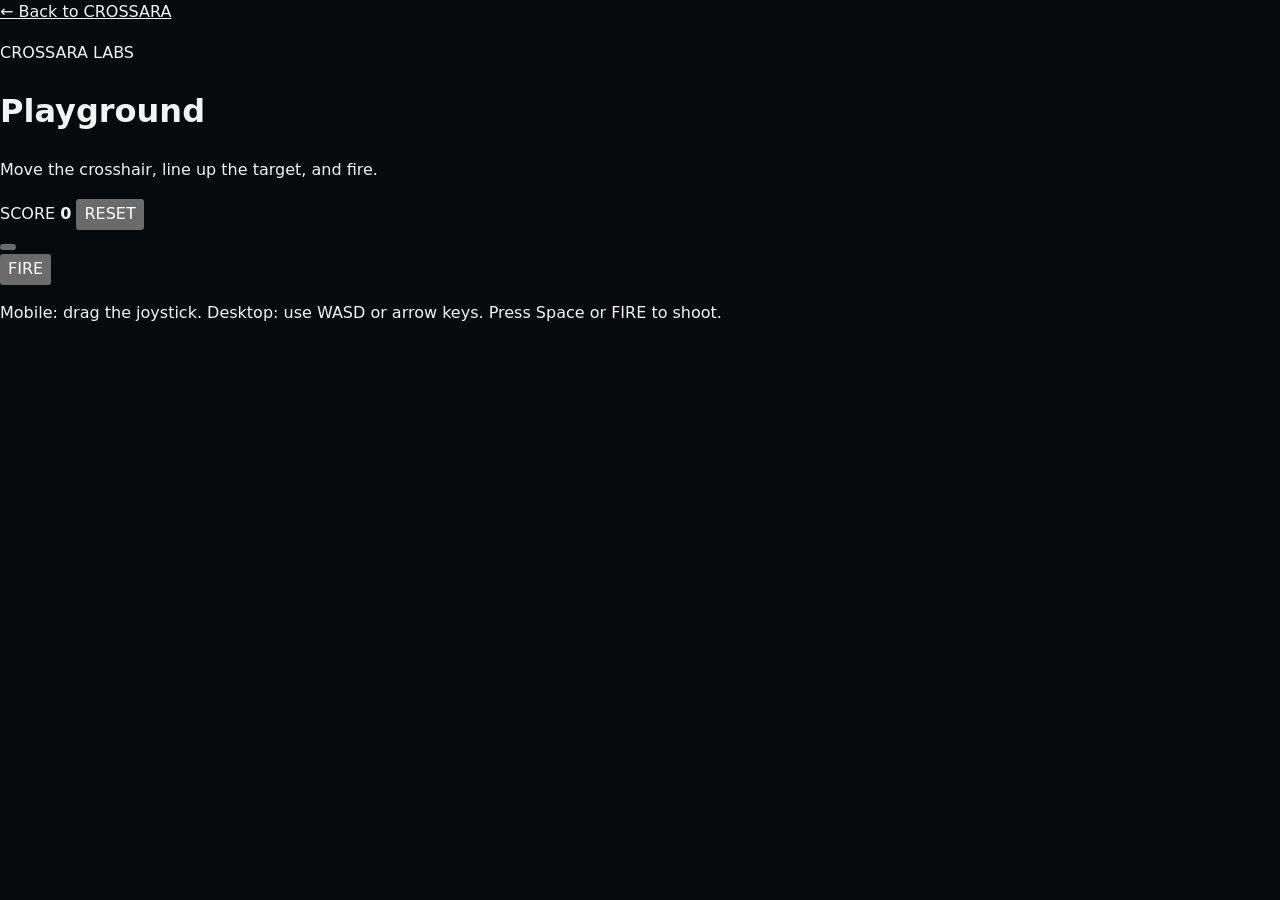
==== playground.html @ 9e9846e6 "Add CROSSARA Labs Playground page" ====
<!doctype html>
<html lang="en">
<head>
  <meta charset="utf-8">
  <meta name="viewport" content="width=device-width,initial-scale=1">
  <title>CROSSARA Labs Playground</title>
  <link rel="stylesheet" href="assets/site.css">
  <link rel="stylesheet" href="assets/playground.css">
</head>
<body class="playground-page">
  <main class="playground-shell">
    <a class="playground-back" href="index.html" aria-label="Back to CROSSARA">← Back to CROSSARA</a>
    <header class="playground-header">
      <p class="playground-eyebrow">CROSSARA LABS</p>
      <h1>Playground</h1>
      <p>Move the crosshair, line up the target, and fire.</p>
    </header>

    <section class="playground-stage" aria-label="Interactive crosshair playground">
      <div class="playground-hud">
        <span>SCORE <strong id="playgroundScore">0</strong></span>
        <button id="playgroundReset" type="button">RESET</button>
      </div>

      <div class="playground-arena" id="playgroundArena">
        <button class="playground-target" id="playgroundTarget" type="button" aria-label="Target"></button>
        <div class="playground-crosshair" id="playgroundCrosshair" aria-hidden="true">
          <span class="crosshair-ring"></span>
          <span class="crosshair-line crosshair-line-x"></span>
          <span class="crosshair-line crosshair-line-y"></span>
          <span class="crosshair-dot"></span>
        </div>
      </div>

      <div class="playground-controls">
        <div class="playground-stick" id="playgroundStick" aria-label="Virtual joystick">
          <div class="playground-stick-knob" id="playgroundStickKnob"></div>
        </div>
        <button class="playground-fire" id="playgroundFire" type="button">FIRE</button>
      </div>

      <p class="playground-hint">Mobile: drag the joystick. Desktop: use WASD or arrow keys. Press Space or FIRE to shoot.</p>
    </section>
  </main>

  <script src="assets/playground.js"></script>
</body>
</html>
---- assets/site.css ----
:root{color-scheme:dark;--bg:#070a0a;--panel:#0d1212;--panel2:#111818;--mint:#00e6b8;--text:#f0f5f4;--muted:#98a6a3;--line:rgba(214,255,247,.13);--max:1120px}*{box-sizing:border-box}html{scroll-behavior:smooth}body{margin:0;background:var(--bg);color:var(--text);font-family:ui-sans-serif,system-ui,-apple-system,"Segoe UI",sans-serif;line-height:1.55}body:before{content:"";position:fixed;inset:0;pointer-events:none;opacity:.2;background-image:linear-gradient(rgba(255,255,255,.016) 1px,transparent 1px),linear-gradient(90deg,rgba(255,255,255,.016) 1px,transparent 1px);background-size:56px 56px}a{color:inherit}.skip-link{position:absolute;left:-999px;top:10px;background:var(--mint);color:#03110d;padding:9px 12px;z-index:30}.skip-link:focus{left:10px}.site-header{height:66px;max-width:var(--max);margin:auto;padding:0 22px;display:grid;grid-template-columns:1fr auto 1fr;align-items:center;border-bottom:1px solid var(--line);position:relative;z-index:10}.brand{display:flex;width:max-content}.brand img{width:166px}.site-header nav{display:flex;gap:26px}.site-header nav a,.site-footer a{text-decoration:none;color:var(--muted);font-size:12px}.site-header nav a:hover,.site-footer a:hover{color:var(--mint)}.header-cta{justify-self:end;text-decoration:none;border:1px solid var(--line);padding:8px 12px;font-size:10px;text-transform:uppercase;letter-spacing:.12em;color:var(--mint)}main{overflow:hidden}.hero{max-width:var(--max);margin:auto;padding:54px 22px 64px;display:grid;grid-template-columns:.85fr 1.15fr;gap:52px;align-items:center}.hero-copy{max-width:500px}.eyebrow{margin:0 0 11px;color:var(--mint);font-size:10px;font-weight:800;letter-spacing:.18em;text-transform:uppercase}.hero h1,.section h2,.release h2,.legal-hero h1{margin:0;font-family:"Arial Narrow",Impact,ui-sans-serif,sans-serif;text-transform:uppercase;line-height:.98;letter-spacing:.01em}.hero h1{font-size:clamp(44px,5vw,68px)}.hero-copy>p:not(.eyebrow),.section-copy>p:not(.eyebrow),.compact-head>p,.proof-copy>p:not(.eyebrow),.release>p{color:var(--muted);font-size:17px}.button{display:inline-flex;min-height:46px;align-items:center;justify-content:center;background:var(--mint);color:#04110e;text-decoration:none;padding:0 19px;font-size:11px;font-weight:850;text-transform:uppercase;letter-spacing:.09em}.hero-product{position:relative;min-height:450px;display:grid;place-items:center}.target-grid{position:absolute;inset:2%;border:1px solid var(--line);background:linear-gradient(90deg,transparent 49.8%,rgba(0,230,184,.16) 50%,transparent 50.2%),linear-gradient(transparent 49.8%,rgba(0,230,184,.16) 50%,transparent 50.2%)}.target-grid:before,.target-grid:after{content:"";position:absolute;border:1px solid rgba(0,230,184,.12);border-radius:50%;inset:13%}.target-grid:after{inset:31%}.hero-product img{width:min(68%,370px);z-index:1;filter:drop-shadow(0 0 20px rgba(70,242,255,.15))}.hero-product span{position:absolute;left:7%;bottom:6%;font:10px ui-monospace,monospace;letter-spacing:.15em;color:var(--mint)}.section{max-width:var(--max);margin:0 auto 96px;padding:66px;border:1px solid var(--line);background:var(--panel)}.section h2,.release h2{font-size:clamp(34px,4.5vw,56px)}.demo{display:grid;grid-template-columns:.85fr 1.15fr;gap:70px;align-items:center}.demo-tabs,.catalog-tabs,.mode-list{display:flex;gap:6px;flex-wrap:wrap;margin-top:24px}button{font:inherit}.demo-tabs button,.catalog-tabs button,.mode-list button{min-height:42px;border:1px solid var(--line);background:transparent;color:var(--muted);padding:0 14px;font-size:11px;cursor:pointer}.demo-tabs button.active,.catalog-tabs button.active,.mode-list button.active{border-color:var(--mint);color:var(--mint);background:rgba(0,230,184,.05)}.demo-readout{display:flex;justify-content:space-between;border-top:1px solid var(--line);padding-top:14px;margin-top:18px;color:var(--muted);font-size:12px}.demo-readout strong{color:var(--text)}.demo-stage{height:390px;position:relative;display:grid;place-items:center;background:#080b0b;border:1px solid var(--line);overflow:hidden}.demo-axis{position:absolute;inset:0;background:linear-gradient(90deg,transparent 49.8%,rgba(0,230,184,.13) 50%,transparent 50.2%),linear-gradient(transparent 49.8%,rgba(0,230,184,.13) 50%,transparent 50.2%)}.demo-stage img{width:180px;z-index:1;transition:transform .6s ease,opacity .5s ease}.demo-stage img.demo-scale{transform:scale(1.42)}.demo-stage img.demo-alpha{opacity:.28}.demo-stage img.demo-rotation{transform:rotate(135deg)}.demo-stage img.demo-position{transform:translate(70px,-52px)}.compact-head{display:grid;grid-template-columns:1fr .7fr;gap:50px;align-items:end}.catalog-tabs{margin:28px 0 18px}.gallery-shell{display:grid;grid-template-columns:42px 1fr 42px;gap:10px;align-items:center}.gallery{display:flex;gap:12px;overflow-x:auto;scroll-snap-type:x mandatory;scrollbar-width:none;padding:4px}.gallery::-webkit-scrollbar{display:none}.crosshair-card{flex:0 0 180px;height:220px;scroll-snap-align:start;display:grid;grid-template-rows:1fr auto;place-items:center;background:#090d0d;border:1px solid var(--line);padding:18px;transition:border-color .2s}.crosshair-card:hover,.crosshair-card:focus-within{border-color:rgba(0,230,184,.55)}.crosshair-card img{width:135px;height:135px;object-fit:contain}.crosshair-card span{font-size:11px;letter-spacing:.08em;color:var(--muted)}.gallery-arrow{width:42px;height:42px;border:1px solid var(--line);background:transparent;color:var(--text);cursor:pointer}.gallery-arrow:hover{border-color:var(--mint);color:var(--mint)}.proof{display:grid;grid-template-columns:.75fr 1.25fr;gap:58px;align-items:center}.proof-copy ul,.trust ul{list-style:none;padding:0;margin:24px 0 0;display:grid;grid-template-columns:repeat(2,1fr);gap:8px}.proof-copy li,.trust li{padding:9px 0;border-bottom:1px solid var(--line);font-size:12px;color:var(--muted)}.proof-crops{display:grid;grid-template-columns:repeat(3,1fr);gap:10px}.proof-crops figure{margin:0;background:#090d0d;border:1px solid var(--line);padding:12px;text-align:center}.proof-crops img{width:100%;aspect-ratio:1;object-fit:cover}.proof-crops figcaption{font-size:10px;letter-spacing:.12em;text-transform:uppercase;color:var(--muted);margin-top:5px}.rgb,.custom{display:grid;grid-template-columns:1fr 1fr;gap:70px;align-items:center}.rgb-preview{background:#080b0b;border:1px solid var(--line);padding:28px}.rgb-orbit{--speed:3s;height:270px;display:grid;place-items:center}.rgb-orbit img{width:170px;filter:drop-shadow(0 0 10px var(--mint))}.rgb-orbit[data-mode=pulse] img{animation:pulse var(--speed) ease-in-out infinite}.rgb-orbit[data-mode=orbit] img{animation:orbit var(--speed) linear infinite}.rgb-orbit[data-mode=chase] img{animation:chase var(--speed) linear infinite}.speed{display:flex;gap:15px;align-items:center;color:var(--muted);font-size:12px}.speed input{accent-color:var(--mint);width:180px}.custom-visual{min-height:260px;display:flex;align-items:center;justify-content:center;gap:24px}.png-frame,.overlay-frame{width:180px;height:180px;border:1px solid var(--line);display:grid;place-items:center;position:relative;background:#080b0b}.png-frame>span{position:absolute;left:9px;top:7px;color:var(--mint);font:9px ui-monospace,monospace}.png-frame img,.overlay-frame img{width:105px}.overlay-frame{border-radius:50%;box-shadow:inset 0 0 30px rgba(0,230,184,.05)}.transfer{color:var(--mint)}.trust{display:grid;grid-template-columns:.75fr 1.25fr;gap:70px;align-items:start}.trust ul{margin:0}.release{text-align:center;padding:82px 22px;border-top:1px solid var(--line);background:radial-gradient(circle,rgba(0,230,184,.07),transparent 55%)}.release img{width:min(430px,80%)}.release h2{margin-top:18px}.release>p{max-width:580px;margin:14px auto 24px}.site-footer{max-width:var(--max);margin:auto;padding:32px 22px;display:grid;grid-template-columns:1fr auto 1fr;align-items:center;border-top:1px solid var(--line)}.site-footer img{width:140px}.site-footer div{display:flex;gap:20px}.site-footer p{margin:0;text-align:right;font-size:11px;color:var(--muted)}
.legal-shell{max-width:880px;margin:auto;padding:48px 22px 90px}.legal-hero{padding:28px 0 34px;border-bottom:1px solid var(--line)}.legal-hero h1{font-size:clamp(38px,6vw,64px)}.legal-meta{color:var(--muted);font-size:13px}.legal-content{max-width:750px;padding-top:26px}.legal-content h2{font-size:22px;margin:38px 0 8px}.legal-content p,.legal-content li{color:var(--muted)}.legal-content strong{color:var(--text)}.legal-content a{color:var(--mint)}.notice{padding:18px 20px;border-left:3px solid var(--mint);background:var(--panel)}.support-grid{display:grid;grid-template-columns:repeat(2,1fr);gap:14px;margin:28px 0}.support-card{padding:24px;border:1px solid var(--line);background:var(--panel)}.support-card h2{margin:0 0 7px}.support-card p{margin:0 0 15px}.back-link{display:inline-block;color:var(--muted);text-decoration:none;margin-bottom:22px}
@keyframes pulse{50%{transform:scale(.84);opacity:.6}}@keyframes orbit{to{transform:rotate(360deg)}}@keyframes chase{50%{filter:drop-shadow(10px 0 14px #ff3cc7) drop-shadow(-10px 0 14px #3cf2ff)}}
@media(max-width:820px){.site-header{position:sticky;top:0;background:rgba(7,10,10,.94);backdrop-filter:blur(10px)}.site-header nav{display:none}.hero{grid-template-columns:1fr;gap:20px;padding-top:44px}.hero-copy{max-width:620px}.hero-product{min-height:390px}.demo,.proof,.rgb,.custom,.trust{grid-template-columns:1fr;gap:34px}.compact-head{grid-template-columns:1fr;gap:8px}.section{margin:0 16px 66px;padding:42px}.proof-crops{order:-1}.rgb-preview{order:-1}.gallery-shell{grid-template-columns:1fr}.gallery-arrow{display:none}.site-footer{grid-template-columns:1fr;text-align:center;gap:18px}.site-footer img{margin:auto}.site-footer div{justify-content:center}.site-footer p{text-align:center}}
@media(max-width:600px){.site-header{height:58px;padding:0 16px;grid-template-columns:1fr auto}.brand img{width:142px}.header-cta{font-size:9px;padding:7px 9px}.hero{padding:32px 18px 44px}.hero h1{font-size:32px}.hero-copy>p:not(.eyebrow){font-size:15px}.hero-product{min-height:300px}.hero-product img{width:min(66%,230px)}.section{margin:0 12px 44px;padding:26px 20px}.section h2,.release h2{font-size:30px}.section-copy>p:not(.eyebrow),.compact-head>p,.proof-copy>p:not(.eyebrow){font-size:15px}.demo-stage{height:260px}.demo-stage img{width:120px}.demo-stage img.demo-position{transform:translate(42px,-30px)}.demo-tabs{display:grid;grid-template-columns:repeat(4,1fr);gap:4px}.demo-tabs button{padding:0 5px;font-size:10px}.catalog-tabs{display:grid;grid-template-columns:repeat(3,1fr)}.catalog-tabs button{padding:0 6px}.gallery{margin-inline:-20px;padding-inline:20px}.crosshair-card{flex-basis:145px;height:180px;padding:12px}.crosshair-card img{width:108px;height:108px}.proof-crops{grid-template-columns:repeat(3,150px);overflow-x:auto;scroll-snap-type:x mandatory;margin-inline:-20px;padding-inline:20px}.proof-crops figure{scroll-snap-align:start}.proof-copy ul{grid-template-columns:1fr 1fr}.rgb-orbit{height:220px}.rgb-orbit img{width:140px}.rgb-preview{padding:18px}.mode-list{display:grid;grid-template-columns:repeat(4,1fr)}.mode-list button{padding:0 5px}.custom-visual{min-height:190px;gap:10px}.png-frame,.overlay-frame{width:125px;height:125px}.png-frame img,.overlay-frame img{width:75px}.trust{gap:18px}.trust ul{grid-template-columns:1fr}.release{padding:58px 20px}.support-grid{grid-template-columns:1fr}.legal-shell{padding-top:32px}.legal-hero h1{font-size:36px}}
/* Final polish: tactile controls, quieter framing, and tighter rhythm. */
a:focus-visible,button:focus-visible,input:focus-visible{outline:2px solid var(--mint);outline-offset:3px}
.section{margin-bottom:78px;padding:60px}.proof,.custom,.trust{border:0;background:transparent;padding-inline:22px}
.demo-tabs button,.catalog-tabs button,.mode-list button{min-height:44px;transition:border-color .18s ease,color .18s ease,background-color .18s ease,transform .12s ease}.demo-tabs button:active,.catalog-tabs button:active,.mode-list button:active,.gallery-arrow:active{transform:translateY(1px)}
.demo-stage img{transition:transform .38s cubic-bezier(.2,.75,.25,1),opacity .3s ease}
.crosshair-card{flex-basis:176px;height:214px;padding:16px;transition:border-color .18s ease,transform .18s ease}.crosshair-card:hover{transform:translateY(-2px)}
.gallery-arrow{width:44px;height:44px;transition:border-color .18s ease,color .18s ease,transform .12s ease}
.rgb-orbit img{filter:drop-shadow(0 0 7px rgba(0,230,184,.8));will-change:transform,filter,opacity}
@media(max-width:820px){.section{margin-bottom:56px;padding:40px}.proof,.custom,.trust{padding-inline:22px}}
@media(max-width:600px){.section{margin-bottom:38px;padding:25px 20px}.proof,.custom,.trust{margin-bottom:34px;padding-inline:8px}.crosshair-card{flex-basis:145px;height:180px;padding:12px}}
.proof-crops{scrollbar-width:none}.proof-crops::-webkit-scrollbar{display:none}
/* Product-accuracy pass. */
.brand{align-items:center;gap:10px}.brand .app-icon{width:34px;height:auto}.brand-saying{margin:0 0 5px;color:var(--text);font:600 11px ui-monospace,monospace;letter-spacing:.14em;text-transform:uppercase;opacity:.78}.hero-copy .brand-saying+.eyebrow{margin-bottom:14px}.hero-product{display:flex;flex-direction:column;gap:14px}.falling-stage{position:relative;width:100%;height:390px;overflow:hidden;border:1px solid var(--line);background:linear-gradient(90deg,transparent 49.8%,rgba(0,230,184,.1) 50%,transparent 50.2%),linear-gradient(transparent 49.8%,rgba(0,230,184,.1) 50%,transparent 50.2%),#080b0b}.fall{position:absolute;top:-100px;width:var(--size);height:var(--size);object-fit:contain;animation:fall var(--duration) linear infinite;animation-delay:var(--delay);will-change:transform}.precision-fall{filter:drop-shadow(0 0 8px rgba(70,242,255,.18))}.f1{left:5%;--size:42px;--duration:26s;--delay:-20s}.f2{left:18%;--size:62px;--duration:31s;--delay:-7s}.f3{left:33%;--size:74px;--duration:35s;--delay:-25s}.f4{left:48%;--size:48px;--duration:28s;--delay:-13s}.f5{left:65%;--size:66px;--duration:33s;--delay:-30s}.f6{left:84%;--size:40px;--duration:27s;--delay:-4s}.f7{left:8%;--size:68px;--duration:34s;--delay:-11s}.f8{left:25%;--size:58px;--duration:29s;--delay:-23s}.f9{left:42%;--size:38px;--duration:25s;--delay:-3s}.f10{left:57%;--size:64px;--duration:32s;--delay:-17s}.f11{left:74%;--size:72px;--duration:36s;--delay:-9s}.f12{left:88%;--size:45px;--duration:30s;--delay:-27s}.hero-demo{flex:none}.motion-region.is-paused .fall{animation-play-state:paused!important}@keyframes fall{from{transform:translate3d(0,0,0) rotate(-2deg)}to{transform:translate3d(0,590px,0) rotate(2deg)}}
.dial-showcase{display:grid;grid-template-columns:.55fr 1.45fr;gap:48px;align-items:center}.dial-showcase .proof-crops{order:initial}.dial-showcase .proof-crops figcaption{font-size:11px;color:var(--mint)}.tier-badge{display:inline-flex;align-items:center;min-height:19px;margin-left:5px;padding:1px 6px;border:1px solid rgba(0,230,184,.48);color:var(--mint);font:800 9px ui-monospace,monospace;letter-spacing:.1em;vertical-align:middle}.proof{grid-template-columns:.8fr 1.2fr}.setup-path{min-height:210px;border-block:1px solid var(--line);display:flex;align-items:center;justify-content:center;gap:18px;color:var(--muted);font:11px ui-monospace,monospace;letter-spacing:.1em;text-transform:uppercase}.setup-path i{color:var(--mint);font-style:normal}.catalog{margin-top:0}.tier-guide{display:grid;grid-template-columns:repeat(3,1fr);gap:8px;margin:0 0 18px}.tier-guide span{padding:10px 12px;border-top:1px solid var(--line);color:var(--muted);font-size:10px}.tier-guide strong{display:block;color:var(--text);font-size:9px;letter-spacing:.12em}
@property --rgb-angle{syntax:"<angle>";inherits:false;initial-value:0deg}.rgb-orbit{--rgb-duration:4s;position:relative}.rgb-reticle{width:170px;height:170px;background:#00e6b8;mask:url("catalog/pro-chrome-ring.png") center/contain no-repeat;-webkit-mask:url("catalog/pro-chrome-ring.png") center/contain no-repeat;filter:drop-shadow(0 0 4px rgba(0,230,184,.6));animation:rgb-normal var(--rgb-duration) linear infinite}.rgb-orbit[data-mode=normal] .rgb-reticle{animation-name:rgb-normal}.rgb-orbit[data-mode=chase] .rgb-reticle{background:repeating-linear-gradient(135deg,#ff1744 0 12%,#ffea00 22%,#00e676 36%,#00e5ff 50%,#2979ff 64%,#d500f9 78%,#ff1744 100%);background-size:220% 220%;animation-name:rgb-chase}.rgb-orbit[data-mode=pulse] .rgb-reticle{animation-name:rgb-pulse}.rgb-orbit[data-mode=orbit] .rgb-reticle{background:conic-gradient(from var(--rgb-angle),#ff1744,#ffea00,#00e676,#00e5ff,#2979ff,#d500f9,#ff1744);animation-name:rgb-orbit-gradient}.rgb-orbit[data-mode=pulse] img,.rgb-orbit[data-mode=orbit] img,.rgb-orbit[data-mode=chase] img{animation:none}.speed{flex-wrap:wrap}.speed output{min-width:48px;color:var(--mint);font:11px ui-monospace,monospace}@keyframes rgb-normal{to{filter:hue-rotate(360deg) drop-shadow(0 0 4px rgba(0,230,184,.6))}}@keyframes rgb-chase{from{background-position:-120% -120%}to{background-position:120% 120%}}@keyframes rgb-pulse{0%,100%{opacity:.875;filter:hue-rotate(0deg) drop-shadow(0 0 4px rgba(0,230,184,.55))}25%{opacity:1}50%{opacity:.875;filter:hue-rotate(180deg) drop-shadow(0 0 4px rgba(0,230,184,.55))}75%{opacity:.75}100%{filter:hue-rotate(360deg) drop-shadow(0 0 4px rgba(0,230,184,.55))}}@keyframes rgb-orbit-gradient{to{--rgb-angle:360deg}}
.palette{display:grid;grid-template-columns:.65fr 1.35fr;gap:54px;align-items:center}.palette-grid{display:grid;grid-template-columns:repeat(8,1fr);gap:7px}.palette-grid span{aspect-ratio:1;border-radius:50%;background:var(--swatch);border:1px solid rgba(255,255,255,.16);box-shadow:inset 0 0 0 3px #0b0f0f;transition:transform .15s ease}.palette-grid span:hover{transform:scale(1.12)}
.png-file{width:72px;height:88px;border:1px solid rgba(0,230,184,.55);display:grid;place-items:center;color:var(--mint);font:11px ui-monospace,monospace;clip-path:polygon(0 0,72% 0,100% 22%,100% 100%,0 100%)}.footprint{width:82px;height:82px;border:1px dashed rgba(0,230,184,.6);border-radius:50%;position:relative}.footprint:before,.footprint:after{content:"";position:absolute;background:rgba(0,230,184,.45)}.footprint:before{width:1px;height:110%;left:50%;top:-5%}.footprint:after{height:1px;width:110%;left:-5%;top:50%}.overlay-frame>span{position:absolute;bottom:8px;font-size:9px;color:var(--muted)}
@media(max-width:820px){.dial-showcase,.palette{grid-template-columns:1fr;gap:28px}.dial-showcase .proof-crops{order:initial}.proof{grid-template-columns:1fr}.setup-path{min-height:120px}.falling-stage{height:340px}}
@media(max-width:600px){.brand{gap:8px}.brand .app-icon{width:30px;height:auto}.brand img:not(.app-icon){width:122px}.brand-saying{margin-bottom:3px;font-size:9px}.hero-copy .brand-saying+.eyebrow{margin-bottom:10px}.hero-product{gap:12px}.falling-stage{height:260px}.fall{--size:42px}.f2,.f5,.f8{--size:52px}.f3,.f7,.f11{--size:58px}.f10,.f11,.f12{display:none}@keyframes fall{from{transform:translate3d(0,0,0)}to{transform:translate3d(0,460px,0)}}.dial-showcase{padding-inline:20px}.dial-showcase .proof-crops{margin-inline:-20px}.setup-path{min-height:92px;gap:9px;font-size:9px}.tier-guide{grid-template-columns:1fr;gap:0}.tier-guide span{display:flex;gap:8px;align-items:baseline;padding:7px 4px}.tier-guide strong{min-width:74px}.palette-grid{grid-template-columns:repeat(8,1fr);gap:4px}.palette-grid span{box-shadow:inset 0 0 0 2px #0b0f0f}.rgb-reticle{width:140px;height:140px}.png-file{width:56px;height:68px}.footprint{width:64px;height:64px}}
.hero-product .fall{width:var(--size);height:var(--size);filter:none;z-index:1}.rgb-canvas{width:170px;height:170px;filter:drop-shadow(0 0 7px rgba(0,230,184,.65))}@media(max-width:600px){.rgb-canvas{width:140px;height:140px}}
@media(prefers-reduced-motion:reduce){html{scroll-behavior:auto}.demo-stage img{transition:none}.fall{animation:none;top:auto}.f1{top:10%;left:5%}.f2{top:52%;left:18%}.f3{top:18%;left:32%}.f4{top:62%;left:46%}.f5{top:8%;left:62%}.f6{top:66%;left:82%}.f7{top:38%;left:7%}.f8{top:34%;left:24%}.f9{top:78%;left:40%}.f10{top:40%;left:56%}.f11{top:48%;left:72%}.f12{top:24%;left:87%}.rgb-reticle,.rgb-base{animation:none!important;will-change:auto}.crosshair-card,.demo-tabs button,.catalog-tabs button,.mode-list button,.gallery-arrow,.palette-grid span{transition:none}}
/* Surgical interactive-demo and shared brand-shell updates. */
.demo-readout-actions{display:flex;align-items:center;justify-content:flex-end;gap:12px}.position-reset{min-height:28px;padding:0 9px;border:1px solid var(--line);background:transparent;color:var(--mint);font:800 9px ui-monospace,monospace;letter-spacing:.12em;cursor:pointer;touch-action:manipulation}.position-reset[hidden]{display:none}.position-reset:hover,.position-reset:focus-visible{border-color:var(--mint);background:rgba(0,230,184,.06)}.demo-controls{min-height:48px;margin-top:10px}.demo-controls [hidden]{display:none!important}.demo-controls label{display:grid;grid-template-columns:auto 1fr auto;align-items:center;gap:12px;color:var(--muted);font-size:11px}.demo-controls input{width:100%;accent-color:var(--mint);touch-action:pan-x}.demo-controls output{min-width:42px;text-align:right;color:var(--mint);font:11px ui-monospace,monospace}.position-controls{display:grid;grid-template-columns:repeat(4,42px);gap:6px}.position-controls button{width:42px;height:42px;border:1px solid var(--line);background:transparent;color:var(--mint);cursor:pointer;touch-action:manipulation}.position-controls button:hover,.position-controls button:focus-visible{border-color:var(--mint);background:rgba(0,230,184,.06)}.demo-stage #demo-crosshair{--demo-scale:1;--demo-alpha:.5;--demo-rotation:0deg;--demo-x:0px;--demo-y:0px;transform:translate3d(var(--demo-x),var(--demo-y),0) rotate(var(--demo-rotation)) scale(var(--demo-scale));transform-origin:50% 50%;opacity:var(--demo-alpha)}.demo-stage #demo-crosshair.is-resetting{transition:none}
.footer-brand{display:flex;align-items:center;gap:9px;width:max-content;text-decoration:none}.site-footer .footer-brand>img:not(.app-icon){width:140px}.site-footer .footer-brand>.app-icon{width:30px;height:auto}.legal-content .button,.legal-content .button:visited{color:#04110e}.legal-content .button:hover,.legal-content .button:focus-visible{background:#6fffe2;color:#03110d}.support-card .button{max-width:100%;text-align:center}
@media(max-width:820px){.footer-brand{margin:auto}}
@media(max-width:600px){.demo-readout-actions{gap:8px}.position-reset{min-height:26px;padding-inline:7px}.demo-controls{min-height:46px}.demo-controls label{grid-template-columns:1fr auto}.demo-controls label>span{display:none}.position-controls{grid-template-columns:repeat(4,40px)}.position-controls button{width:40px;height:40px}.site-footer .footer-brand>img:not(.app-icon){width:126px}.site-footer .footer-brand>.app-icon{width:28px;height:auto}}
@media(prefers-reduced-motion:reduce){.demo-stage #demo-crosshair{transition:none}.position-controls button{transition:none}}

/* Option 3 support center. Scoped to the support page. */
.support-shell{width:min(920px,100%);margin:auto;padding:44px 22px 88px}.support-page .back-link{margin-bottom:24px;font-size:12px}.support-page .back-link:hover{color:var(--mint)}.support-hero{padding:24px 0 40px;border-bottom:1px solid var(--line)}.support-hero h1{margin:0;font-family:"Arial Narrow",Impact,ui-sans-serif,sans-serif;font-size:clamp(40px,6vw,64px);line-height:.98;letter-spacing:.01em;text-transform:uppercase}.support-hero>p:last-child{max-width:560px;margin:15px 0 0;color:var(--muted);font-size:16px}.support-faqs{margin-top:42px;border-bottom:1px solid var(--line)}.support-section-heading{display:flex;justify-content:space-between;align-items:center;padding-bottom:12px}.support-section-heading .eyebrow{margin:0}.support-section-heading span{color:var(--muted);font:10px ui-monospace,monospace;letter-spacing:.12em;text-transform:uppercase}.support-faqs details{border-top:1px solid var(--line);background:rgba(13,18,18,.42)}.support-faqs summary{min-height:64px;padding:0 18px;display:list-item;align-content:center;cursor:pointer;color:var(--text);font-size:15px;font-weight:650;letter-spacing:.01em;list-style-position:inside;transition:color .18s ease,background-color .18s ease}.support-faqs summary::marker{color:var(--mint)}.support-faqs summary:hover,.support-faqs summary:focus-visible{color:var(--mint);background:rgba(0,230,184,.035)}.support-faqs details[open] summary{color:var(--mint);border-bottom:1px solid var(--line);background:rgba(0,230,184,.035)}.faq-body{padding:22px 28px 26px 42px;color:var(--muted);font-size:14px}.faq-body p{margin:0 0 13px}.faq-body p:last-child{margin-bottom:0}.faq-body ol,.faq-body ul{margin:0;padding-left:20px}.faq-body li+li{margin-top:7px}.faq-body strong{color:var(--text)}.faq-note{margin-top:16px!important;color:#81908d;font-size:12px;line-height:1.65}.tier-comparison{display:grid;grid-template-columns:1fr 1fr;gap:0;padding:0}.tier-comparison section{padding:26px 30px}.tier-comparison section+section{border-left:1px solid var(--line)}.tier-comparison .tier-name{margin-bottom:12px;color:var(--mint);font:800 11px ui-monospace,monospace;letter-spacing:.14em}.tier-comparison ul{columns:2;column-gap:28px}.support-contact{display:grid;grid-template-columns:1fr 1fr;margin-top:48px;border:1px solid var(--line);background:var(--panel)}.support-contact>div{padding:34px}.support-contact>div+div{border-left:1px solid var(--line);background:rgba(255,255,255,.012)}.support-contact h2{margin:0;font-size:25px;line-height:1.2}.support-contact p:not(.eyebrow){color:var(--muted)}.support-email{display:block;width:max-content;max-width:100%;margin:18px 0;color:var(--mint);font:13px ui-monospace,monospace;overflow-wrap:anywhere}.support-contact .button{min-width:150px}.support-checklist ul{margin:0;padding-left:18px;color:var(--muted);font-size:13px}.support-checklist li+li{margin-top:7px}.support-checklist .faq-note{margin-bottom:0}.support-legal{margin-top:24px;border-top:1px solid var(--line)}.support-legal a{min-height:58px;padding:0 16px;display:flex;align-items:center;justify-content:space-between;border-bottom:1px solid var(--line);color:var(--muted);font-size:13px;text-decoration:none;transition:color .18s ease,background-color .18s ease}.support-legal a:hover,.support-legal a:focus-visible{color:var(--mint);background:rgba(0,230,184,.035)}
@media(max-width:700px){.support-shell{padding:30px 18px 64px}.support-page .back-link{margin-bottom:16px}.support-hero{padding:18px 0 30px}.support-hero h1{font-size:36px}.support-hero>p:last-child{font-size:14px}.support-faqs{margin-top:32px}.support-faqs summary{min-height:60px;padding-inline:14px;font-size:14px}.faq-body{padding:19px 18px 23px 30px;font-size:13px}.tier-comparison{grid-template-columns:1fr}.tier-comparison section{padding:22px 24px 24px}.tier-comparison section+section{border-left:0;border-top:1px solid var(--line)}.support-contact{grid-template-columns:1fr;margin-top:36px}.support-contact>div{padding:27px 24px}.support-contact>div+div{border-left:0;border-top:1px solid var(--line)}.support-contact h2{font-size:22px}.support-legal a{min-height:56px}}
@media(max-width:380px){.support-shell{padding-inline:15px}.support-hero h1{font-size:32px}.tier-comparison ul{columns:1}.support-contact>div{padding-inline:20px}}
@media(prefers-reduced-motion:reduce){.support-faqs summary,.support-legal a{transition:none}}
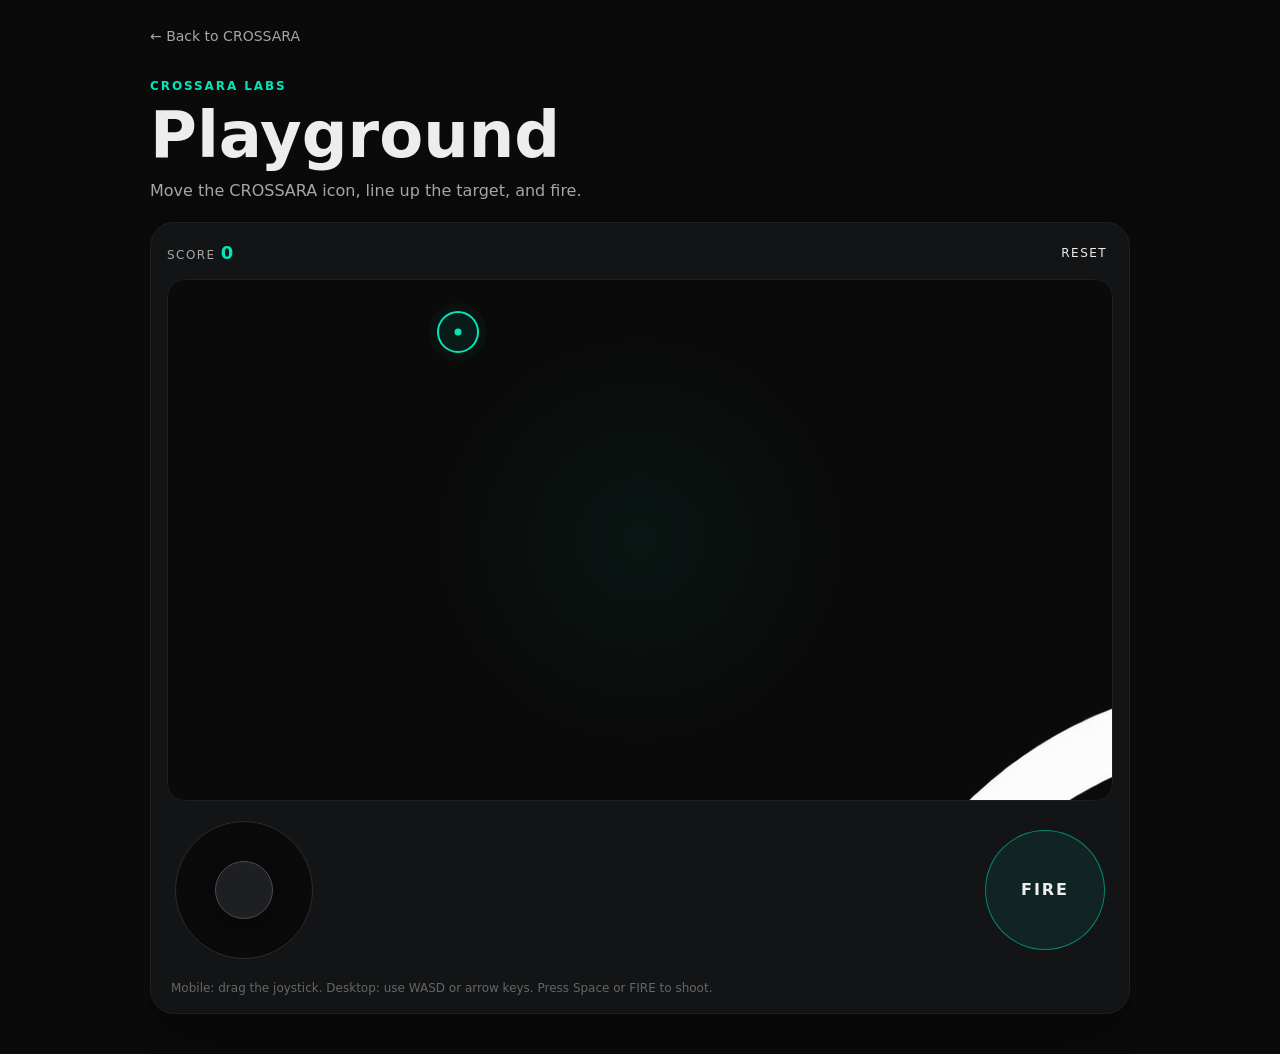
==== commit dcdd3c1d: "Use official CROSSARA app icon as playground aim" ====
--- a/playground.html
+++ b/playground.html
@@ -13,10 +13,10 @@
     <header class="playground-header">
       <p class="playground-eyebrow">CROSSARA LABS</p>
       <h1>Playground</h1>
-      <p>Move the crosshair, line up the target, and fire.</p>
+      <p>Move the CROSSARA icon, line up the target, and fire.</p>
     </header>
 
-    <section class="playground-stage" aria-label="Interactive crosshair playground">
+    <section class="playground-stage" aria-label="Interactive CROSSARA playground">
       <div class="playground-hud">
         <span>SCORE <strong id="playgroundScore">0</strong></span>
         <button id="playgroundReset" type="button">RESET</button>
@@ -24,11 +24,8 @@
 
       <div class="playground-arena" id="playgroundArena">
         <button class="playground-target" id="playgroundTarget" type="button" aria-label="Target"></button>
-        <div class="playground-crosshair" id="playgroundCrosshair" aria-hidden="true">
-          <span class="crosshair-ring"></span>
-          <span class="crosshair-line crosshair-line-x"></span>
-          <span class="crosshair-line crosshair-line-y"></span>
-          <span class="crosshair-dot"></span>
+        <div class="playground-crosshair playground-logo-aim" id="playgroundCrosshair" aria-hidden="true">
+          <img src="assets/crossara-app-icon-512.png" alt="">
         </div>
       </div>
 
--- a/assets/playground.css
+++ b/assets/playground.css
@@ -0,0 +1 @@
+.playground-page{margin:0;min-height:100vh;background:#0A0A0A;color:#EDEDED;font-family:Inter,system-ui,-apple-system,BlinkMacSystemFont,"Segoe UI",sans-serif}.playground-shell{width:min(100% - 32px,980px);margin:0 auto;padding:24px 0 40px}.playground-back{display:inline-flex;align-items:center;gap:8px;color:#A6A6A6;text-decoration:none;font-size:14px}.playground-back:hover,.playground-back:focus-visible{color:#00E6B8}.playground-header{padding:28px 0 18px}.playground-eyebrow{margin:0 0 8px;color:#00E6B8;font-size:12px;font-weight:700;letter-spacing:.16em}.playground-header h1{margin:0;font-size:clamp(34px,6vw,64px);line-height:1}.playground-header p:last-child{margin:12px 0 0;color:#A6A6A6}.playground-stage{border:1px solid #1E1F22;border-radius:24px;background:#121416;padding:16px;box-shadow:0 20px 70px rgba(0,0,0,.28)}.playground-hud{display:flex;align-items:center;justify-content:space-between;gap:16px;margin-bottom:12px;font-size:12px;letter-spacing:.12em;color:#A6A6A6}.playground-hud strong{color:#00E6B8;font-size:18px}.playground-hud button{border:0;background:transparent;color:#EDEDED;font:inherit;letter-spacing:.12em;cursor:pointer}.playground-arena{position:relative;height:clamp(360px,58vh,620px);overflow:hidden;border:1px solid #1E1F22;border-radius:18px;background:radial-gradient(circle at center,rgba(0,230,184,.055),transparent 38%),#0A0A0A;touch-action:none}.playground-target{position:absolute;width:42px;height:42px;border:2px solid #00E6B8;border-radius:50%;background:rgba(0,230,184,.08);box-shadow:0 0 0 8px rgba(0,230,184,.03);cursor:default;pointer-events:none;transform:translate(-50%,-50%)}.playground-target::after{content:"";position:absolute;inset:50% auto auto 50%;width:7px;height:7px;border-radius:50%;background:#00E6B8;transform:translate(-50%,-50%)}.playground-crosshair{position:absolute;left:50%;top:50%;width:76px;height:76px;transform:translate(-50%,-50%);pointer-events:none;will-change:left,top}.crosshair-ring{position:absolute;inset:19px;border:3px solid #EDEDED;border-radius:50%}.crosshair-line{position:absolute;background:#EDEDED}.crosshair-line-x{left:5px;right:5px;top:50%;height:3px;transform:translateY(-50%)}.crosshair-line-y{top:5px;bottom:5px;left:50%;width:3px;transform:translateX(-50%)}.crosshair-ring::before,.crosshair-ring::after{content:"";position:absolute;background:#0A0A0A}.crosshair-ring::before{left:50%;top:-5px;width:18px;height:calc(100% + 10px);transform:translateX(-50%)}.crosshair-ring::after{top:50%;left:-5px;height:18px;width:calc(100% + 10px);transform:translateY(-50%)}.crosshair-dot{position:absolute;left:50%;top:50%;width:8px;height:8px;border-radius:50%;background:#00E6B8;transform:translate(-50%,-50%);z-index:2}.playground-controls{display:grid;grid-template-columns:1fr 1fr;align-items:center;gap:22px;padding:20px 8px 4px}.playground-stick{position:relative;width:138px;height:138px;border-radius:50%;border:1px solid #2a2d30;background:#0A0A0A;justify-self:start;touch-action:none;user-select:none}.playground-stick::before{content:"MOVE";position:absolute;left:50%;top:50%;transform:translate(-50%,-50%);font-size:10px;letter-spacing:.14em;color:#666}.playground-stick-knob{position:absolute;left:50%;top:50%;width:58px;height:58px;border-radius:50%;background:#1E1F22;border:1px solid #4A4C50;transform:translate(-50%,-50%);box-shadow:0 8px 24px rgba(0,0,0,.35)}.playground-fire{justify-self:end;width:120px;height:120px;border-radius:50%;border:1px solid rgba(0,230,184,.5);background:rgba(0,230,184,.08);color:#EDEDED;font-weight:800;letter-spacing:.12em;cursor:pointer;touch-action:manipulation}.playground-fire:active{transform:scale(.96);background:rgba(0,230,184,.16)}.playground-hint{margin:16px 4px 0;color:#666;font-size:12px;line-height:1.5}.playground-hit{animation:playgroundHit .18s ease-out}@keyframes playgroundHit{50%{transform:translate(-50%,-50%) scale(1.25);opacity:.6}}@media (max-width:640px){.playground-shell{width:min(100% - 20px,980px);padding-top:16px}.playground-header{padding:22px 4px 14px}.playground-stage{padding:10px;border-radius:20px}.playground-arena{height:52vh;min-height:330px}.playground-controls{grid-template-columns:1fr 1fr;padding:16px 4px 2px}.playground-stick{width:124px;height:124px}.playground-fire{width:108px;height:108px}.playground-hint{text-align:center}}@media (prefers-reduced-motion:reduce){.playground-hit{animation:none}.playground-fire:active{transform:none}}
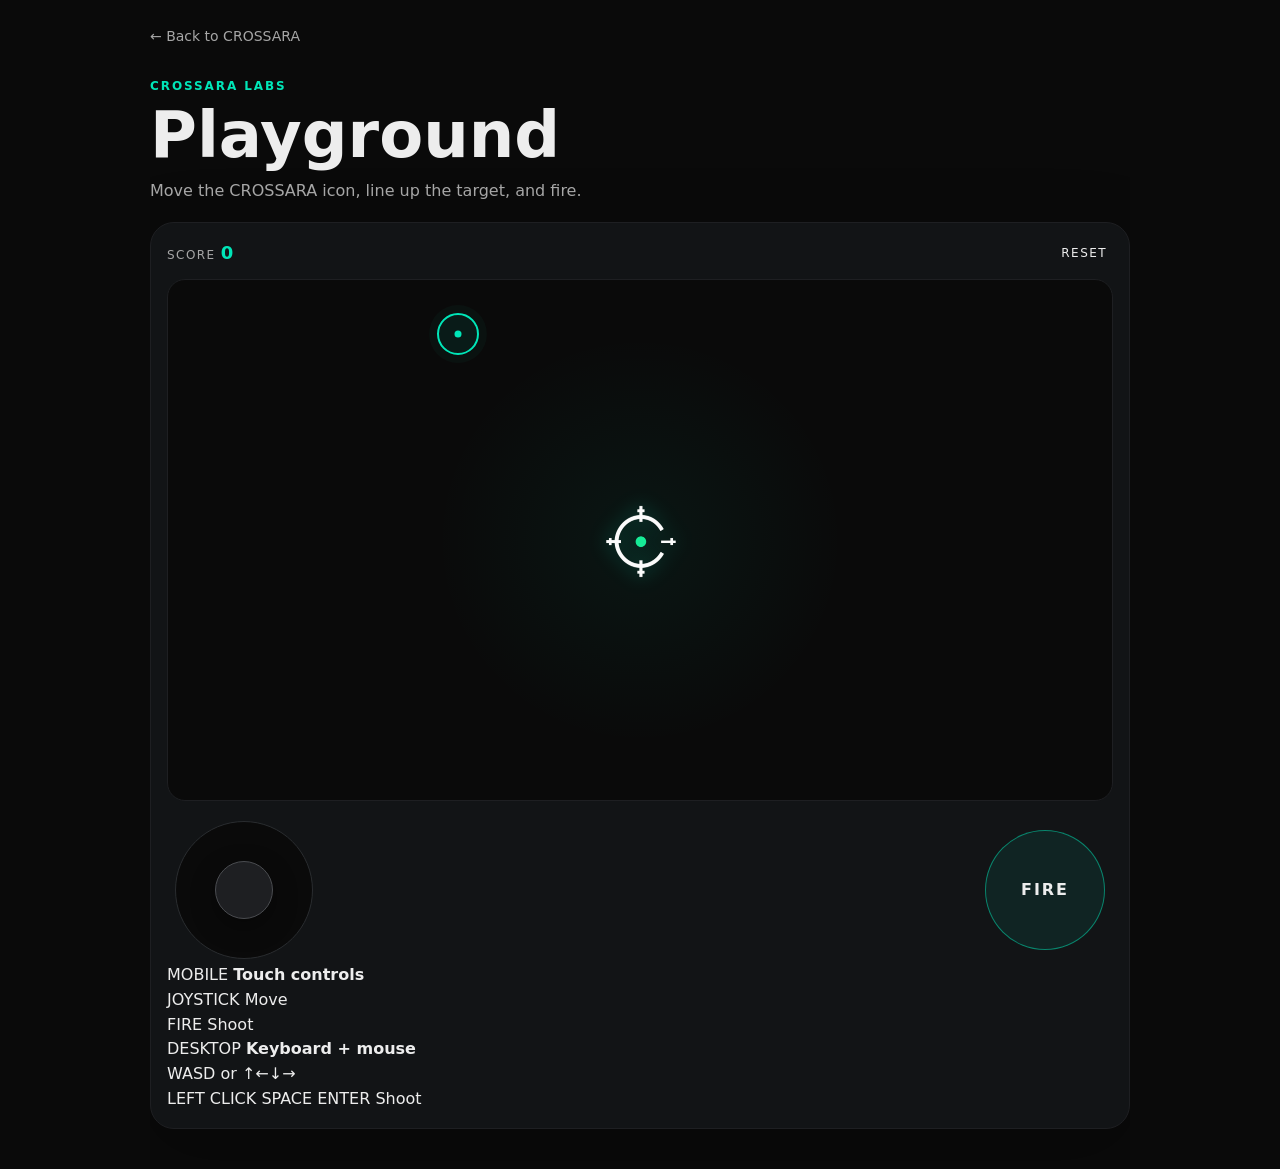
==== commit 51e33a58: "Add clear mobile and desktop playground controls" ====
--- a/playground.html
+++ b/playground.html
@@ -22,7 +22,7 @@
         <button id="playgroundReset" type="button">RESET</button>
       </div>
 
-      <div class="playground-arena" id="playgroundArena">
+      <div class="playground-arena" id="playgroundArena" aria-label="Aim arena. On desktop, left click to fire.">
         <button class="playground-target" id="playgroundTarget" type="button" aria-label="Target"></button>
         <div class="playground-crosshair playground-logo-aim" id="playgroundCrosshair" aria-hidden="true">
           <img src="assets/crossara-app-icon-512.png" alt="">
@@ -36,7 +36,36 @@
         <button class="playground-fire" id="playgroundFire" type="button">FIRE</button>
       </div>
 
-      <p class="playground-hint">Mobile: drag the joystick. Desktop: use WASD or arrow keys. Press Space or FIRE to shoot.</p>
+      <section class="playground-control-guide" aria-label="Playground controls">
+        <div class="playground-guide-card">
+          <span class="playground-guide-label">MOBILE</span>
+          <strong>Touch controls</strong>
+          <div class="playground-guide-row">
+            <span class="control-chip">JOYSTICK</span>
+            <span>Move</span>
+          </div>
+          <div class="playground-guide-row">
+            <span class="control-chip">FIRE</span>
+            <span>Shoot</span>
+          </div>
+        </div>
+
+        <div class="playground-guide-card">
+          <span class="playground-guide-label">DESKTOP</span>
+          <strong>Keyboard + mouse</strong>
+          <div class="playground-key-map" aria-label="Movement keys">
+            <span class="keycap">W</span><span class="keycap">A</span><span class="keycap">S</span><span class="keycap">D</span>
+            <span class="guide-or">or</span>
+            <span class="keycap">↑</span><span class="keycap">←</span><span class="keycap">↓</span><span class="keycap">→</span>
+          </div>
+          <div class="playground-guide-row playground-guide-shoot">
+            <span class="control-chip">LEFT CLICK</span>
+            <span class="control-chip">SPACE</span>
+            <span class="control-chip">ENTER</span>
+            <span>Shoot</span>
+          </div>
+        </div>
+      </section>
     </section>
   </main>
 
--- a/assets/playground.css
+++ b/assets/playground.css
@@ -1 +1 @@
-.playground-page{margin:0;min-height:100vh;background:#0A0A0A;color:#EDEDED;font-family:Inter,system-ui,-apple-system,BlinkMacSystemFont,"Segoe UI",sans-serif}.playground-shell{width:min(100% - 32px,980px);margin:0 auto;padding:24px 0 40px}.playground-back{display:inline-flex;align-items:center;gap:8px;color:#A6A6A6;text-decoration:none;font-size:14px}.playground-back:hover,.playground-back:focus-visible{color:#00E6B8}.playground-header{padding:28px 0 18px}.playground-eyebrow{margin:0 0 8px;color:#00E6B8;font-size:12px;font-weight:700;letter-spacing:.16em}.playground-header h1{margin:0;font-size:clamp(34px,6vw,64px);line-height:1}.playground-header p:last-child{margin:12px 0 0;color:#A6A6A6}.playground-stage{border:1px solid #1E1F22;border-radius:24px;background:#121416;padding:16px;box-shadow:0 20px 70px rgba(0,0,0,.28)}.playground-hud{display:flex;align-items:center;justify-content:space-between;gap:16px;margin-bottom:12px;font-size:12px;letter-spacing:.12em;color:#A6A6A6}.playground-hud strong{color:#00E6B8;font-size:18px}.playground-hud button{border:0;background:transparent;color:#EDEDED;font:inherit;letter-spacing:.12em;cursor:pointer}.playground-arena{position:relative;height:clamp(360px,58vh,620px);overflow:hidden;border:1px solid #1E1F22;border-radius:18px;background:radial-gradient(circle at center,rgba(0,230,184,.055),transparent 38%),#0A0A0A;touch-action:none}.playground-target{position:absolute;width:42px;height:42px;border:2px solid #00E6B8;border-radius:50%;background:rgba(0,230,184,.08);box-shadow:0 0 0 8px rgba(0,230,184,.03);cursor:default;pointer-events:none;transform:translate(-50%,-50%)}.playground-target::after{content:"";position:absolute;inset:50% auto auto 50%;width:7px;height:7px;border-radius:50%;background:#00E6B8;transform:translate(-50%,-50%)}.playground-crosshair{position:absolute;left:50%;top:50%;width:76px;height:76px;transform:translate(-50%,-50%);pointer-events:none;will-change:left,top}.crosshair-ring{position:absolute;inset:19px;border:3px solid #EDEDED;border-radius:50%}.crosshair-line{position:absolute;background:#EDEDED}.crosshair-line-x{left:5px;right:5px;top:50%;height:3px;transform:translateY(-50%)}.crosshair-line-y{top:5px;bottom:5px;left:50%;width:3px;transform:translateX(-50%)}.crosshair-ring::before,.crosshair-ring::after{content:"";position:absolute;background:#0A0A0A}.crosshair-ring::before{left:50%;top:-5px;width:18px;height:calc(100% + 10px);transform:translateX(-50%)}.crosshair-ring::after{top:50%;left:-5px;height:18px;width:calc(100% + 10px);transform:translateY(-50%)}.crosshair-dot{position:absolute;left:50%;top:50%;width:8px;height:8px;border-radius:50%;background:#00E6B8;transform:translate(-50%,-50%);z-index:2}.playground-controls{display:grid;grid-template-columns:1fr 1fr;align-items:center;gap:22px;padding:20px 8px 4px}.playground-stick{position:relative;width:138px;height:138px;border-radius:50%;border:1px solid #2a2d30;background:#0A0A0A;justify-self:start;touch-action:none;user-select:none}.playground-stick::before{content:"MOVE";position:absolute;left:50%;top:50%;transform:translate(-50%,-50%);font-size:10px;letter-spacing:.14em;color:#666}.playground-stick-knob{position:absolute;left:50%;top:50%;width:58px;height:58px;border-radius:50%;background:#1E1F22;border:1px solid #4A4C50;transform:translate(-50%,-50%);box-shadow:0 8px 24px rgba(0,0,0,.35)}.playground-fire{justify-self:end;width:120px;height:120px;border-radius:50%;border:1px solid rgba(0,230,184,.5);background:rgba(0,230,184,.08);color:#EDEDED;font-weight:800;letter-spacing:.12em;cursor:pointer;touch-action:manipulation}.playground-fire:active{transform:scale(.96);background:rgba(0,230,184,.16)}.playground-hint{margin:16px 4px 0;color:#666;font-size:12px;line-height:1.5}.playground-hit{animation:playgroundHit .18s ease-out}@keyframes playgroundHit{50%{transform:translate(-50%,-50%) scale(1.25);opacity:.6}}@media (max-width:640px){.playground-shell{width:min(100% - 20px,980px);padding-top:16px}.playground-header{padding:22px 4px 14px}.playground-stage{padding:10px;border-radius:20px}.playground-arena{height:52vh;min-height:330px}.playground-controls{grid-template-columns:1fr 1fr;padding:16px 4px 2px}.playground-stick{width:124px;height:124px}.playground-fire{width:108px;height:108px}.playground-hint{text-align:center}}@media (prefers-reduced-motion:reduce){.playground-hit{animation:none}.playground-fire:active{transform:none}}
+.playground-page{margin:0;min-height:100vh;background:#0A0A0A;color:#EDEDED;font-family:Inter,system-ui,-apple-system,BlinkMacSystemFont,"Segoe UI",sans-serif}.playground-shell{width:min(100% - 32px,980px);margin:0 auto;padding:24px 0 40px}.playground-back{display:inline-flex;align-items:center;gap:8px;color:#A6A6A6;text-decoration:none;font-size:14px}.playground-back:hover,.playground-back:focus-visible{color:#00E6B8}.playground-header{padding:28px 0 18px}.playground-eyebrow{margin:0 0 8px;color:#00E6B8;font-size:12px;font-weight:700;letter-spacing:.16em}.playground-header h1{margin:0;font-size:clamp(34px,6vw,64px);line-height:1}.playground-header p:last-child{margin:12px 0 0;color:#A6A6A6}.playground-stage{border:1px solid #1E1F22;border-radius:24px;background:#121416;padding:16px;box-shadow:0 20px 70px rgba(0,0,0,.28)}.playground-hud{display:flex;align-items:center;justify-content:space-between;gap:16px;margin-bottom:12px;font-size:12px;letter-spacing:.12em;color:#A6A6A6}.playground-hud strong{color:#00E6B8;font-size:18px}.playground-hud button{border:0;background:transparent;color:#EDEDED;font:inherit;letter-spacing:.12em;cursor:pointer}.playground-arena{position:relative;height:clamp(360px,58vh,620px);overflow:hidden;border:1px solid #1E1F22;border-radius:18px;background:radial-gradient(circle at center,rgba(0,230,184,.055),transparent 38%),#0A0A0A;touch-action:none}.playground-target{position:absolute;width:42px;height:42px;border:2px solid #00E6B8;border-radius:50%;background:rgba(0,230,184,.08);box-shadow:0 0 0 8px rgba(0,230,184,.03);cursor:default;pointer-events:none;transform:translate(-50%,-50%)}.playground-target::after{content:"";position:absolute;inset:50% auto auto 50%;width:7px;height:7px;border-radius:50%;background:#00E6B8;transform:translate(-50%,-50%)}.playground-crosshair{position:absolute;left:50%;top:50%;width:82px;height:82px;transform:translate(-50%,-50%);pointer-events:none;will-change:left,top}.playground-logo-aim{display:grid;place-items:center;filter:drop-shadow(0 0 10px rgba(0,230,184,.35))}.playground-logo-aim img{display:block;width:100%;height:100%;object-fit:contain}.playground-controls{display:grid;grid-template-columns:1fr 1fr;align-items:center;gap:22px;padding:20px 8px 4px}.playground-stick{position:relative;width:138px;height:138px;border-radius:50%;border:1px solid #2a2d30;background:#0A0A0A;justify-self:start;touch-action:none;user-select:none}.playground-stick::before{content:"MOVE";position:absolute;left:50%;top:50%;transform:translate(-50%,-50%);font-size:10px;letter-spacing:.14em;color:#666}.playground-stick-knob{position:absolute;left:50%;top:50%;width:58px;height:58px;border-radius:50%;background:#1E1F22;border:1px solid #4A4C50;transform:translate(-50%,-50%);box-shadow:0 8px 24px rgba(0,0,0,.35)}.playground-fire{justify-self:end;width:120px;height:120px;border-radius:50%;border:1px solid rgba(0,230,184,.5);background:rgba(0,230,184,.08);color:#EDEDED;font-weight:800;letter-spacing:.12em;cursor:pointer;touch-action:manipulation}.playground-fire:active{transform:scale(.96);background:rgba(0,230,184,.16)}.playground-hint{margin:16px 4px 0;color:#666;font-size:12px;line-height:1.5}.playground-hit{animation:playgroundHit .18s ease-out}@keyframes playgroundHit{50%{transform:translate(-50%,-50%) scale(1.25);opacity:.6}}@media (max-width:640px){.playground-shell{width:min(100% - 20px,980px);padding-top:16px}.playground-header{padding:22px 4px 14px}.playground-stage{padding:10px;border-radius:20px}.playground-arena{height:52vh;min-height:330px}.playground-crosshair{width:72px;height:72px}.playground-controls{grid-template-columns:1fr 1fr;padding:16px 4px 2px}.playground-stick{width:124px;height:124px}.playground-fire{width:108px;height:108px}.playground-hint{text-align:center}}@media (prefers-reduced-motion:reduce){.playground-hit{animation:none}.playground-fire:active{transform:none}}
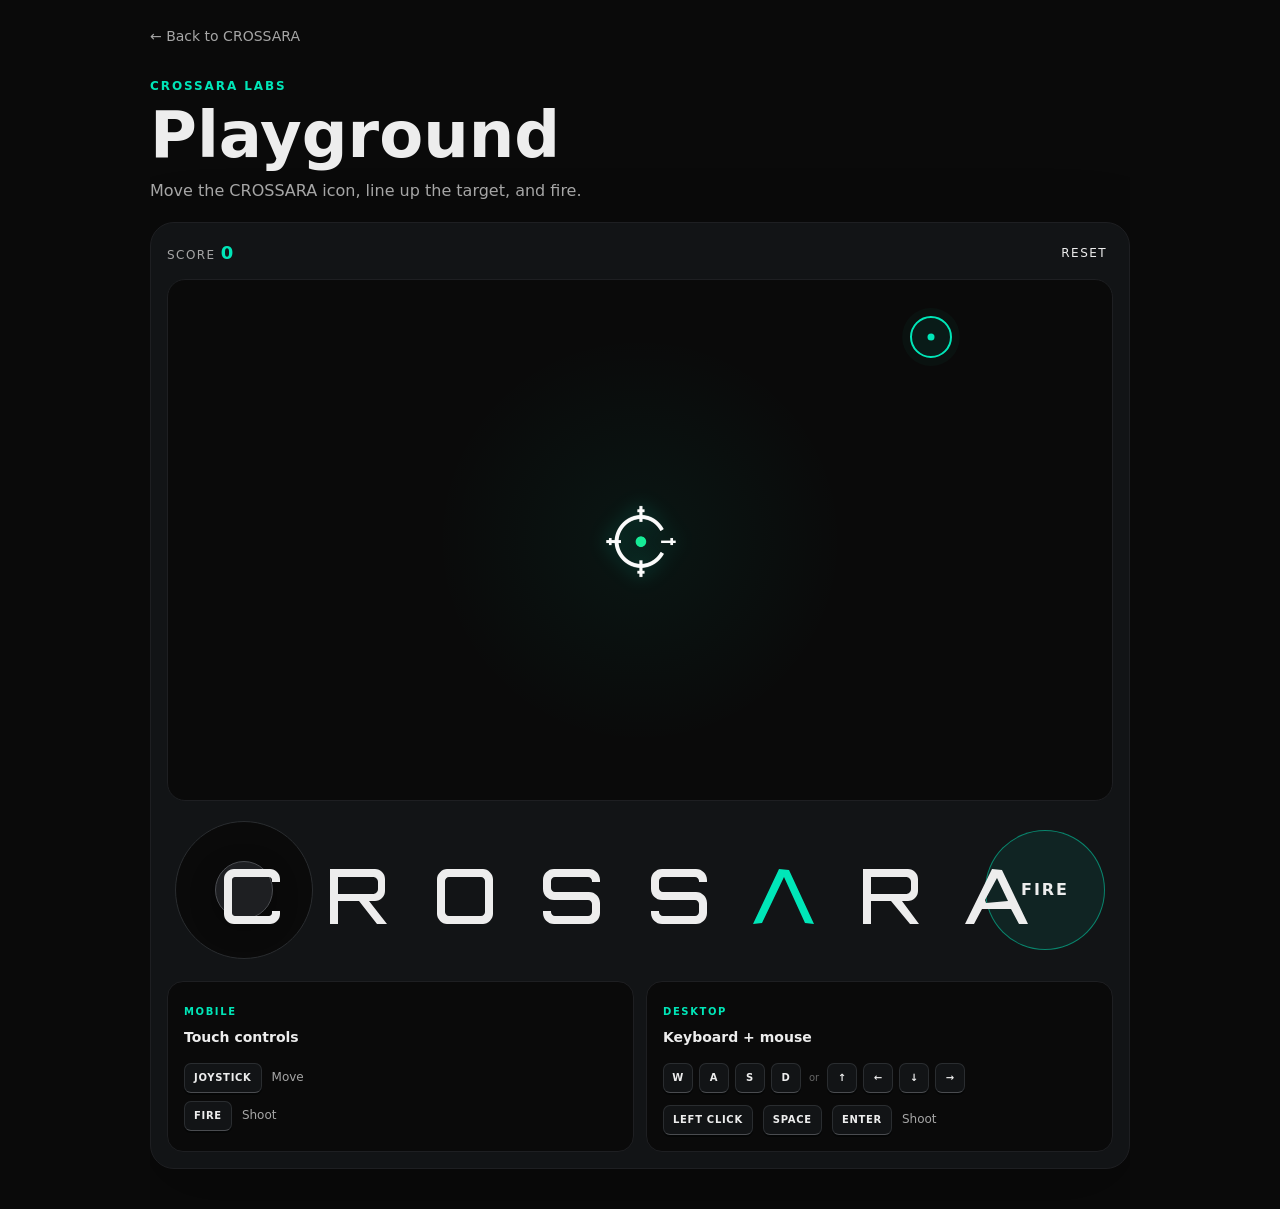
==== commit 340ca2f6: "Brand playground joystick with CROSSARA wordmark" ====
--- a/playground.html
+++ b/playground.html
@@ -31,7 +31,7 @@
 
       <div class="playground-controls">
         <div class="playground-stick" id="playgroundStick" aria-label="Virtual joystick">
-          <div class="playground-stick-knob" id="playgroundStickKnob"></div>
+          <div class="playground-stick-knob" id="playgroundStickKnob"><img src="assets/crossara-navbar-wordmark.svg" alt="" draggable="false"></div>
         </div>
         <button class="playground-fire" id="playgroundFire" type="button">FIRE</button>
       </div>
@@ -40,35 +40,18 @@
         <div class="playground-guide-card">
           <span class="playground-guide-label">MOBILE</span>
           <strong>Touch controls</strong>
-          <div class="playground-guide-row">
-            <span class="control-chip">JOYSTICK</span>
-            <span>Move</span>
-          </div>
-          <div class="playground-guide-row">
-            <span class="control-chip">FIRE</span>
-            <span>Shoot</span>
-          </div>
+          <div class="playground-guide-row"><span class="control-chip">JOYSTICK</span><span>Move</span></div>
+          <div class="playground-guide-row"><span class="control-chip">FIRE</span><span>Shoot</span></div>
         </div>
-
         <div class="playground-guide-card">
           <span class="playground-guide-label">DESKTOP</span>
           <strong>Keyboard + mouse</strong>
-          <div class="playground-key-map" aria-label="Movement keys">
-            <span class="keycap">W</span><span class="keycap">A</span><span class="keycap">S</span><span class="keycap">D</span>
-            <span class="guide-or">or</span>
-            <span class="keycap">↑</span><span class="keycap">←</span><span class="keycap">↓</span><span class="keycap">→</span>
-          </div>
-          <div class="playground-guide-row playground-guide-shoot">
-            <span class="control-chip">LEFT CLICK</span>
-            <span class="control-chip">SPACE</span>
-            <span class="control-chip">ENTER</span>
-            <span>Shoot</span>
-          </div>
+          <div class="playground-key-map" aria-label="Movement keys"><span class="keycap">W</span><span class="keycap">A</span><span class="keycap">S</span><span class="keycap">D</span><span class="guide-or">or</span><span class="keycap">↑</span><span class="keycap">←</span><span class="keycap">↓</span><span class="keycap">→</span></div>
+          <div class="playground-guide-row playground-guide-shoot"><span class="control-chip">LEFT CLICK</span><span class="control-chip">SPACE</span><span class="control-chip">ENTER</span><span>Shoot</span></div>
         </div>
       </section>
     </section>
   </main>
-
   <script src="assets/playground.js"></script>
 </body>
 </html>
--- a/assets/playground.css
+++ b/assets/playground.css
@@ -1 +1 @@
-.playground-page{margin:0;min-height:100vh;background:#0A0A0A;color:#EDEDED;font-family:Inter,system-ui,-apple-system,BlinkMacSystemFont,"Segoe UI",sans-serif}.playground-shell{width:min(100% - 32px,980px);margin:0 auto;padding:24px 0 40px}.playground-back{display:inline-flex;align-items:center;gap:8px;color:#A6A6A6;text-decoration:none;font-size:14px}.playground-back:hover,.playground-back:focus-visible{color:#00E6B8}.playground-header{padding:28px 0 18px}.playground-eyebrow{margin:0 0 8px;color:#00E6B8;font-size:12px;font-weight:700;letter-spacing:.16em}.playground-header h1{margin:0;font-size:clamp(34px,6vw,64px);line-height:1}.playground-header p:last-child{margin:12px 0 0;color:#A6A6A6}.playground-stage{border:1px solid #1E1F22;border-radius:24px;background:#121416;padding:16px;box-shadow:0 20px 70px rgba(0,0,0,.28)}.playground-hud{display:flex;align-items:center;justify-content:space-between;gap:16px;margin-bottom:12px;font-size:12px;letter-spacing:.12em;color:#A6A6A6}.playground-hud strong{color:#00E6B8;font-size:18px}.playground-hud button{border:0;background:transparent;color:#EDEDED;font:inherit;letter-spacing:.12em;cursor:pointer}.playground-arena{position:relative;height:clamp(360px,58vh,620px);overflow:hidden;border:1px solid #1E1F22;border-radius:18px;background:radial-gradient(circle at center,rgba(0,230,184,.055),transparent 38%),#0A0A0A;touch-action:none}.playground-target{position:absolute;width:42px;height:42px;border:2px solid #00E6B8;border-radius:50%;background:rgba(0,230,184,.08);box-shadow:0 0 0 8px rgba(0,230,184,.03);cursor:default;pointer-events:none;transform:translate(-50%,-50%)}.playground-target::after{content:"";position:absolute;inset:50% auto auto 50%;width:7px;height:7px;border-radius:50%;background:#00E6B8;transform:translate(-50%,-50%)}.playground-crosshair{position:absolute;left:50%;top:50%;width:82px;height:82px;transform:translate(-50%,-50%);pointer-events:none;will-change:left,top}.playground-logo-aim{display:grid;place-items:center;filter:drop-shadow(0 0 10px rgba(0,230,184,.35))}.playground-logo-aim img{display:block;width:100%;height:100%;object-fit:contain}.playground-controls{display:grid;grid-template-columns:1fr 1fr;align-items:center;gap:22px;padding:20px 8px 4px}.playground-stick{position:relative;width:138px;height:138px;border-radius:50%;border:1px solid #2a2d30;background:#0A0A0A;justify-self:start;touch-action:none;user-select:none}.playground-stick::before{content:"MOVE";position:absolute;left:50%;top:50%;transform:translate(-50%,-50%);font-size:10px;letter-spacing:.14em;color:#666}.playground-stick-knob{position:absolute;left:50%;top:50%;width:58px;height:58px;border-radius:50%;background:#1E1F22;border:1px solid #4A4C50;transform:translate(-50%,-50%);box-shadow:0 8px 24px rgba(0,0,0,.35)}.playground-fire{justify-self:end;width:120px;height:120px;border-radius:50%;border:1px solid rgba(0,230,184,.5);background:rgba(0,230,184,.08);color:#EDEDED;font-weight:800;letter-spacing:.12em;cursor:pointer;touch-action:manipulation}.playground-fire:active{transform:scale(.96);background:rgba(0,230,184,.16)}.playground-hint{margin:16px 4px 0;color:#666;font-size:12px;line-height:1.5}.playground-hit{animation:playgroundHit .18s ease-out}@keyframes playgroundHit{50%{transform:translate(-50%,-50%) scale(1.25);opacity:.6}}@media (max-width:640px){.playground-shell{width:min(100% - 20px,980px);padding-top:16px}.playground-header{padding:22px 4px 14px}.playground-stage{padding:10px;border-radius:20px}.playground-arena{height:52vh;min-height:330px}.playground-crosshair{width:72px;height:72px}.playground-controls{grid-template-columns:1fr 1fr;padding:16px 4px 2px}.playground-stick{width:124px;height:124px}.playground-fire{width:108px;height:108px}.playground-hint{text-align:center}}@media (prefers-reduced-motion:reduce){.playground-hit{animation:none}.playground-fire:active{transform:none}}
+.playground-page{margin:0;min-height:100vh;background:#0A0A0A;color:#EDEDED;font-family:Inter,system-ui,-apple-system,BlinkMacSystemFont,"Segoe UI",sans-serif}.playground-shell{width:min(100% - 32px,980px);margin:0 auto;padding:24px 0 40px}.playground-back{display:inline-flex;align-items:center;gap:8px;color:#A6A6A6;text-decoration:none;font-size:14px}.playground-back:hover,.playground-back:focus-visible{color:#00E6B8}.playground-header{padding:28px 0 18px}.playground-eyebrow{margin:0 0 8px;color:#00E6B8;font-size:12px;font-weight:700;letter-spacing:.16em}.playground-header h1{margin:0;font-size:clamp(34px,6vw,64px);line-height:1}.playground-header p:last-child{margin:12px 0 0;color:#A6A6A6}.playground-stage{border:1px solid #1E1F22;border-radius:24px;background:#121416;padding:16px;box-shadow:0 20px 70px rgba(0,0,0,.28)}.playground-hud{display:flex;align-items:center;justify-content:space-between;gap:16px;margin-bottom:12px;font-size:12px;letter-spacing:.12em;color:#A6A6A6}.playground-hud strong{color:#00E6B8;font-size:18px}.playground-hud button{border:0;background:transparent;color:#EDEDED;font:inherit;letter-spacing:.12em;cursor:pointer}.playground-arena{position:relative;height:clamp(360px,58vh,620px);overflow:hidden;border:1px solid #1E1F22;border-radius:18px;background:radial-gradient(circle at center,rgba(0,230,184,.055),transparent 38%),#0A0A0A;touch-action:none;cursor:crosshair}.playground-target{position:absolute;width:42px;height:42px;border:2px solid #00E6B8;border-radius:50%;background:rgba(0,230,184,.08);box-shadow:0 0 0 8px rgba(0,230,184,.03);cursor:default;pointer-events:none;transform:translate(-50%,-50%)}.playground-target::after{content:"";position:absolute;inset:50% auto auto 50%;width:7px;height:7px;border-radius:50%;background:#00E6B8;transform:translate(-50%,-50%)}.playground-crosshair{position:absolute;left:50%;top:50%;width:82px;height:82px;transform:translate(-50%,-50%);pointer-events:none;will-change:left,top}.playground-logo-aim{display:grid;place-items:center;filter:drop-shadow(0 0 10px rgba(0,230,184,.35))}.playground-logo-aim img{display:block;width:100%;height:100%;object-fit:contain}.playground-controls{display:grid;grid-template-columns:1fr 1fr;align-items:center;gap:22px;padding:20px 8px 4px}.playground-stick{position:relative;width:138px;height:138px;border-radius:50%;border:1px solid #2a2d30;background:#0A0A0A;justify-self:start;touch-action:none;user-select:none}.playground-stick::before{content:"MOVE";position:absolute;left:50%;top:50%;transform:translate(-50%,-50%);font-size:10px;letter-spacing:.14em;color:#666}.playground-stick-knob{position:absolute;left:50%;top:50%;width:58px;height:58px;border-radius:50%;background:#1E1F22;border:1px solid #4A4C50;transform:translate(-50%,-50%);box-shadow:0 8px 24px rgba(0,0,0,.35)}.playground-fire{justify-self:end;width:120px;height:120px;border-radius:50%;border:1px solid rgba(0,230,184,.5);background:rgba(0,230,184,.08);color:#EDEDED;font-weight:800;letter-spacing:.12em;cursor:pointer;touch-action:manipulation}.playground-fire:active{transform:scale(.96);background:rgba(0,230,184,.16)}.playground-control-guide{display:grid;grid-template-columns:1fr 1fr;gap:12px;margin-top:18px}.playground-guide-card{border:1px solid #1E1F22;border-radius:16px;background:#0A0A0A;padding:16px}.playground-guide-card strong{display:block;margin:4px 0 14px;font-size:14px}.playground-guide-label{color:#00E6B8;font-size:10px;font-weight:800;letter-spacing:.16em}.playground-guide-row{display:flex;align-items:center;gap:10px;flex-wrap:wrap;color:#A6A6A6;font-size:12px;margin-top:8px}.playground-key-map{display:flex;align-items:center;gap:6px;flex-wrap:wrap}.keycap,.control-chip{display:inline-flex;align-items:center;justify-content:center;min-height:30px;padding:0 9px;border:1px solid #2A2D30;border-bottom-color:#4A4C50;border-radius:7px;background:#121416;color:#EDEDED;font-size:10px;font-weight:800;letter-spacing:.07em;box-shadow:0 2px 0 #050606}.keycap{min-width:30px;padding:0 7px}.guide-or{color:#666;font-size:10px;margin:0 2px}.playground-guide-shoot{margin-top:12px}.playground-hit{animation:playgroundHit .18s ease-out}@keyframes playgroundHit{50%{transform:translate(-50%,-50%) scale(1.25);opacity:.6}}@media (max-width:640px){.playground-shell{width:min(100% - 20px,980px);padding-top:16px}.playground-header{padding:22px 4px 14px}.playground-stage{padding:10px;border-radius:20px}.playground-arena{height:52vh;min-height:330px;cursor:default}.playground-crosshair{width:72px;height:72px}.playground-controls{grid-template-columns:1fr 1fr;padding:16px 4px 2px}.playground-stick{width:124px;height:124px}.playground-fire{width:108px;height:108px}.playground-control-guide{grid-template-columns:1fr}.playground-guide-card{padding:14px}.playground-key-map{gap:5px}.keycap,.control-chip{min-height:28px}}@media (prefers-reduced-motion:reduce){.playground-hit{animation:none}.playground-fire:active{transform:none}}
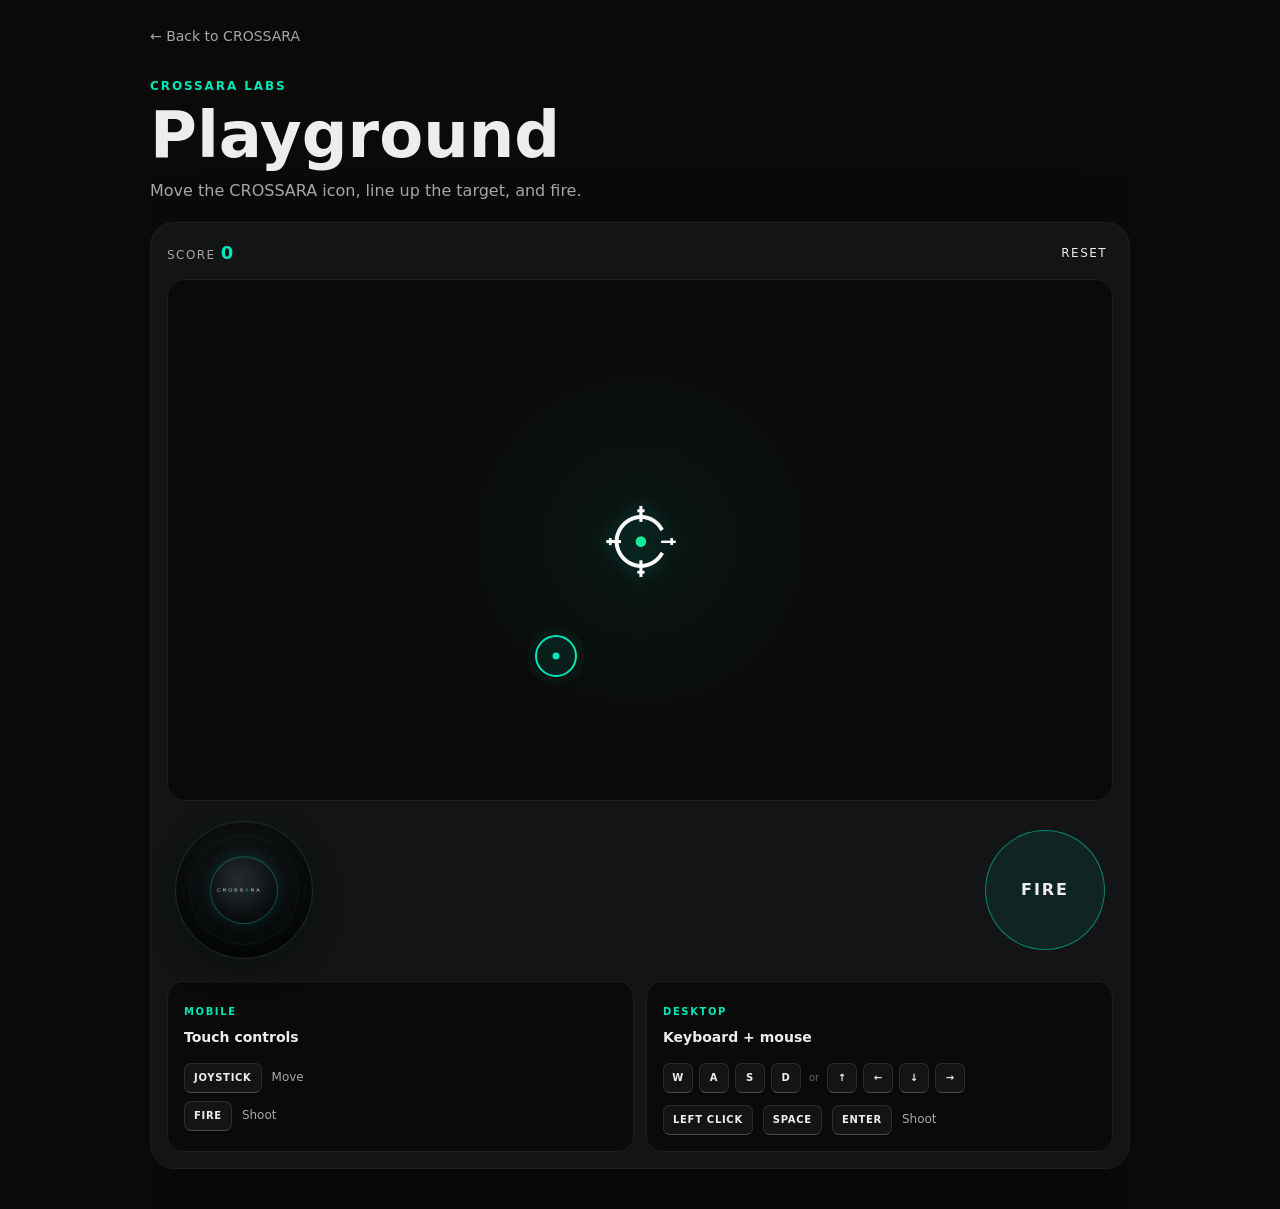
==== commit 16d5ea4d: "Cache-bust playground assets and constrain joystick branding" ====
--- a/playground.html
+++ b/playground.html
@@ -5,7 +5,7 @@
   <meta name="viewport" content="width=device-width,initial-scale=1">
   <title>CROSSARA Labs Playground</title>
   <link rel="stylesheet" href="assets/site.css">
-  <link rel="stylesheet" href="assets/playground.css">
+  <link rel="stylesheet" href="assets/playground.css?v=20260825-3">
 </head>
 <body class="playground-page">
   <main class="playground-shell">
@@ -31,7 +31,9 @@
 
       <div class="playground-controls">
         <div class="playground-stick" id="playgroundStick" aria-label="Virtual joystick">
-          <div class="playground-stick-knob" id="playgroundStickKnob"><img src="assets/crossara-navbar-wordmark.svg" alt="" draggable="false"></div>
+          <div class="playground-stick-knob" id="playgroundStickKnob">
+            <span class="playground-stick-brand"><img src="assets/crossara-navbar-wordmark.svg" alt="" draggable="false"></span>
+          </div>
         </div>
         <button class="playground-fire" id="playgroundFire" type="button">FIRE</button>
       </div>
@@ -52,6 +54,6 @@
       </section>
     </section>
   </main>
-  <script src="assets/playground.js"></script>
+  <script src="assets/playground.js?v=20260825-3"></script>
 </body>
 </html>
--- a/assets/playground.css
+++ b/assets/playground.css
@@ -1 +1 @@
-.playground-page{margin:0;min-height:100vh;background:#0A0A0A;color:#EDEDED;font-family:Inter,system-ui,-apple-system,BlinkMacSystemFont,"Segoe UI",sans-serif}.playground-shell{width:min(100% - 32px,980px);margin:0 auto;padding:24px 0 40px}.playground-back{display:inline-flex;align-items:center;gap:8px;color:#A6A6A6;text-decoration:none;font-size:14px}.playground-back:hover,.playground-back:focus-visible{color:#00E6B8}.playground-header{padding:28px 0 18px}.playground-eyebrow{margin:0 0 8px;color:#00E6B8;font-size:12px;font-weight:700;letter-spacing:.16em}.playground-header h1{margin:0;font-size:clamp(34px,6vw,64px);line-height:1}.playground-header p:last-child{margin:12px 0 0;color:#A6A6A6}.playground-stage{border:1px solid #1E1F22;border-radius:24px;background:#121416;padding:16px;box-shadow:0 20px 70px rgba(0,0,0,.28)}.playground-hud{display:flex;align-items:center;justify-content:space-between;gap:16px;margin-bottom:12px;font-size:12px;letter-spacing:.12em;color:#A6A6A6}.playground-hud strong{color:#00E6B8;font-size:18px}.playground-hud button{border:0;background:transparent;color:#EDEDED;font:inherit;letter-spacing:.12em;cursor:pointer}.playground-arena{position:relative;height:clamp(360px,58vh,620px);overflow:hidden;border:1px solid #1E1F22;border-radius:18px;background:radial-gradient(circle at center,rgba(0,230,184,.055),transparent 38%),#0A0A0A;touch-action:none;cursor:crosshair}.playground-target{position:absolute;width:42px;height:42px;border:2px solid #00E6B8;border-radius:50%;background:rgba(0,230,184,.08);box-shadow:0 0 0 8px rgba(0,230,184,.03);cursor:default;pointer-events:none;transform:translate(-50%,-50%)}.playground-target::after{content:"";position:absolute;inset:50% auto auto 50%;width:7px;height:7px;border-radius:50%;background:#00E6B8;transform:translate(-50%,-50%)}.playground-crosshair{position:absolute;left:50%;top:50%;width:82px;height:82px;transform:translate(-50%,-50%);pointer-events:none;will-change:left,top}.playground-logo-aim{display:grid;place-items:center;filter:drop-shadow(0 0 10px rgba(0,230,184,.35))}.playground-logo-aim img{display:block;width:100%;height:100%;object-fit:contain}.playground-controls{display:grid;grid-template-columns:1fr 1fr;align-items:center;gap:22px;padding:20px 8px 4px}.playground-stick{position:relative;width:138px;height:138px;border-radius:50%;border:1px solid #2a2d30;background:#0A0A0A;justify-self:start;touch-action:none;user-select:none}.playground-stick::before{content:"MOVE";position:absolute;left:50%;top:50%;transform:translate(-50%,-50%);font-size:10px;letter-spacing:.14em;color:#666}.playground-stick-knob{position:absolute;left:50%;top:50%;width:58px;height:58px;border-radius:50%;background:#1E1F22;border:1px solid #4A4C50;transform:translate(-50%,-50%);box-shadow:0 8px 24px rgba(0,0,0,.35)}.playground-fire{justify-self:end;width:120px;height:120px;border-radius:50%;border:1px solid rgba(0,230,184,.5);background:rgba(0,230,184,.08);color:#EDEDED;font-weight:800;letter-spacing:.12em;cursor:pointer;touch-action:manipulation}.playground-fire:active{transform:scale(.96);background:rgba(0,230,184,.16)}.playground-control-guide{display:grid;grid-template-columns:1fr 1fr;gap:12px;margin-top:18px}.playground-guide-card{border:1px solid #1E1F22;border-radius:16px;background:#0A0A0A;padding:16px}.playground-guide-card strong{display:block;margin:4px 0 14px;font-size:14px}.playground-guide-label{color:#00E6B8;font-size:10px;font-weight:800;letter-spacing:.16em}.playground-guide-row{display:flex;align-items:center;gap:10px;flex-wrap:wrap;color:#A6A6A6;font-size:12px;margin-top:8px}.playground-key-map{display:flex;align-items:center;gap:6px;flex-wrap:wrap}.keycap,.control-chip{display:inline-flex;align-items:center;justify-content:center;min-height:30px;padding:0 9px;border:1px solid #2A2D30;border-bottom-color:#4A4C50;border-radius:7px;background:#121416;color:#EDEDED;font-size:10px;font-weight:800;letter-spacing:.07em;box-shadow:0 2px 0 #050606}.keycap{min-width:30px;padding:0 7px}.guide-or{color:#666;font-size:10px;margin:0 2px}.playground-guide-shoot{margin-top:12px}.playground-hit{animation:playgroundHit .18s ease-out}@keyframes playgroundHit{50%{transform:translate(-50%,-50%) scale(1.25);opacity:.6}}@media (max-width:640px){.playground-shell{width:min(100% - 20px,980px);padding-top:16px}.playground-header{padding:22px 4px 14px}.playground-stage{padding:10px;border-radius:20px}.playground-arena{height:52vh;min-height:330px;cursor:default}.playground-crosshair{width:72px;height:72px}.playground-controls{grid-template-columns:1fr 1fr;padding:16px 4px 2px}.playground-stick{width:124px;height:124px}.playground-fire{width:108px;height:108px}.playground-control-guide{grid-template-columns:1fr}.playground-guide-card{padding:14px}.playground-key-map{gap:5px}.keycap,.control-chip{min-height:28px}}@media (prefers-reduced-motion:reduce){.playground-hit{animation:none}.playground-fire:active{transform:none}}
+.playground-page{margin:0;min-height:100vh;background:#0A0A0A;color:#EDEDED;font-family:Inter,system-ui,-apple-system,BlinkMacSystemFont,"Segoe UI",sans-serif}.playground-shell{width:min(100% - 32px,980px);margin:0 auto;padding:24px 0 40px}.playground-back{display:inline-flex;align-items:center;gap:8px;color:#A6A6A6;text-decoration:none;font-size:14px}.playground-back:hover,.playground-back:focus-visible{color:#00E6B8}.playground-header{padding:28px 0 18px}.playground-eyebrow{margin:0 0 8px;color:#00E6B8;font-size:12px;font-weight:700;letter-spacing:.16em}.playground-header h1{margin:0;font-size:clamp(34px,6vw,64px);line-height:1}.playground-header p:last-child{margin:12px 0 0;color:#A6A6A6}.playground-stage{border:1px solid #1E1F22;border-radius:24px;background:#121416;padding:16px;box-shadow:0 20px 70px rgba(0,0,0,.28)}.playground-hud{display:flex;align-items:center;justify-content:space-between;gap:16px;margin-bottom:12px;font-size:12px;letter-spacing:.12em;color:#A6A6A6}.playground-hud strong{color:#00E6B8;font-size:18px}.playground-hud button{border:0;background:transparent;color:#EDEDED;font:inherit;letter-spacing:.12em;cursor:pointer}.playground-arena{position:relative;height:clamp(360px,58vh,620px);overflow:hidden;border:1px solid #1E1F22;border-radius:18px;background:radial-gradient(circle at center,rgba(0,230,184,.055),transparent 38%),#0A0A0A;touch-action:none;cursor:crosshair}.playground-target{position:absolute;width:42px;height:42px;border:2px solid #00E6B8;border-radius:50%;background:rgba(0,230,184,.08);box-shadow:0 0 0 8px rgba(0,230,184,.03);cursor:default;pointer-events:none;transform:translate(-50%,-50%)}.playground-target::after{content:"";position:absolute;inset:50% auto auto 50%;width:7px;height:7px;border-radius:50%;background:#00E6B8;transform:translate(-50%,-50%)}.playground-crosshair{position:absolute;left:50%;top:50%;width:82px;height:82px;transform:translate(-50%,-50%);pointer-events:none;will-change:left,top}.playground-logo-aim{display:grid;place-items:center;filter:drop-shadow(0 0 10px rgba(0,230,184,.35))}.playground-logo-aim img{display:block;width:100%;height:100%;object-fit:contain}.playground-controls{display:grid;grid-template-columns:1fr 1fr;align-items:center;gap:22px;padding:20px 8px 4px}.playground-stick{position:relative;width:138px;height:138px;border-radius:50%;border:1px solid #24282b;background:radial-gradient(circle at 48% 44%,#15191b 0,#0b0d0e 58%,#050606 100%);justify-self:start;touch-action:none;user-select:none;box-shadow:inset 0 0 0 1px rgba(255,255,255,.018),inset 0 -16px 30px rgba(0,0,0,.46),0 12px 32px rgba(0,0,0,.35),0 0 24px rgba(0,230,184,.035)}.playground-stick::after{content:"";position:absolute;inset:13px;border:1px solid rgba(0,230,184,.08);border-radius:50%;pointer-events:none}.playground-stick-knob{position:absolute;left:50%;top:50%;width:68px;height:68px;border-radius:50%;background:radial-gradient(circle at 42% 35%,#242a2d 0,#121618 58%,#090b0c 100%);border:1px solid rgba(0,230,184,.28);transform:translate(-50%,-50%);box-shadow:inset 0 1px 1px rgba(255,255,255,.08),inset 0 -8px 15px rgba(0,0,0,.42),0 8px 24px rgba(0,0,0,.46),0 0 13px rgba(0,230,184,.16);display:grid;place-items:center;overflow:hidden}.playground-stick-knob img{display:block;width:54px;max-width:80%;height:auto;pointer-events:none;user-select:none;filter:drop-shadow(0 0 4px rgba(0,230,184,.42));opacity:.96}.playground-fire{justify-self:end;width:120px;height:120px;border-radius:50%;border:1px solid rgba(0,230,184,.5);background:rgba(0,230,184,.08);color:#EDEDED;font-weight:800;letter-spacing:.12em;cursor:pointer;touch-action:manipulation}.playground-fire:active{transform:scale(.96);background:rgba(0,230,184,.16)}.playground-control-guide{display:grid;grid-template-columns:1fr 1fr;gap:12px;margin-top:18px}.playground-guide-card{border:1px solid #1E1F22;border-radius:16px;background:#0A0A0A;padding:16px}.playground-guide-card strong{display:block;margin:4px 0 14px;font-size:14px}.playground-guide-label{color:#00E6B8;font-size:10px;font-weight:800;letter-spacing:.16em}.playground-guide-row{display:flex;align-items:center;gap:10px;flex-wrap:wrap;color:#A6A6A6;font-size:12px;margin-top:8px}.playground-key-map{display:flex;align-items:center;gap:6px;flex-wrap:wrap}.keycap,.control-chip{display:inline-flex;align-items:center;justify-content:center;min-height:30px;padding:0 9px;border:1px solid #2A2D30;border-bottom-color:#4A4C50;border-radius:7px;background:#121416;color:#EDEDED;font-size:10px;font-weight:800;letter-spacing:.07em;box-shadow:0 2px 0 #050606}.keycap{min-width:30px;padding:0 7px}.guide-or{color:#666;font-size:10px;margin:0 2px}.playground-guide-shoot{margin-top:12px}.playground-hit{animation:playgroundHit .18s ease-out}@keyframes playgroundHit{50%{transform:translate(-50%,-50%) scale(1.25);opacity:.6}}@media (max-width:640px){.playground-shell{width:min(100% - 20px,980px);padding-top:16px}.playground-header{padding:22px 4px 14px}.playground-stage{padding:10px;border-radius:20px}.playground-arena{height:52vh;min-height:330px;cursor:default}.playground-crosshair{width:72px;height:72px}.playground-controls{grid-template-columns:1fr 1fr;padding:16px 4px 2px}.playground-stick{width:124px;height:124px}.playground-stick-knob{width:64px;height:64px}.playground-fire{width:108px;height:108px}.playground-control-guide{grid-template-columns:1fr}.playground-guide-card{padding:14px}.playground-key-map{gap:5px}.keycap,.control-chip{min-height:28px}}@media (prefers-reduced-motion:reduce){.playground-hit{animation:none}.playground-fire:active{transform:none}}
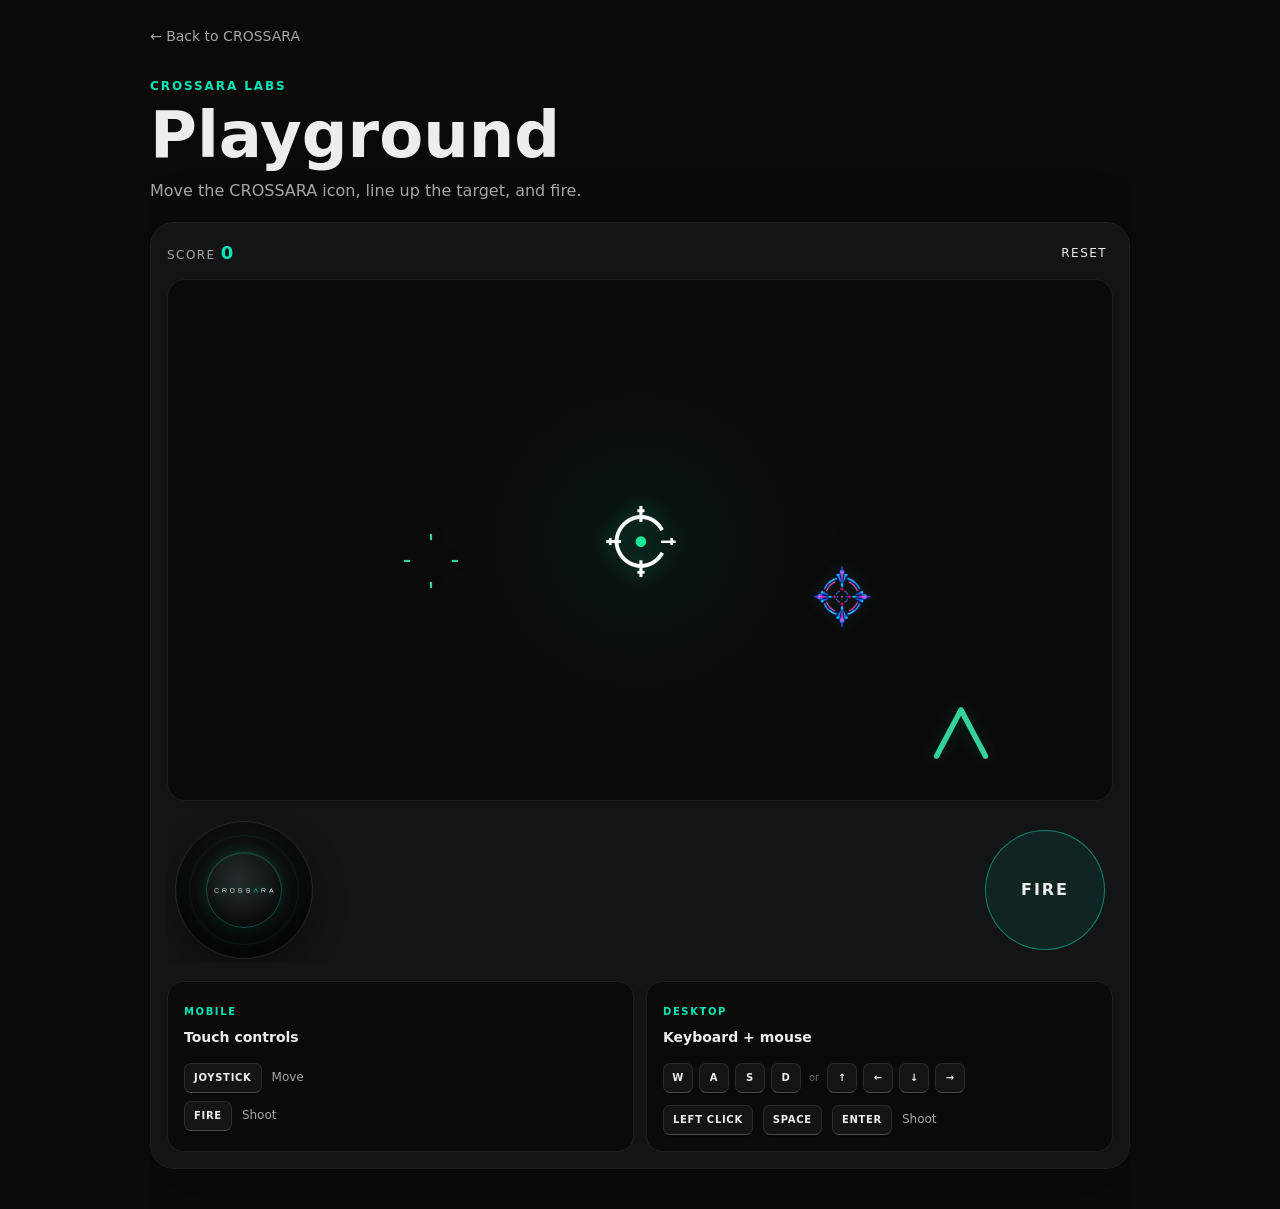
==== commit 8777aafa: "Refresh playground assets for moving targets" ====
--- a/playground.html
+++ b/playground.html
@@ -5,7 +5,7 @@
   <meta name="viewport" content="width=device-width,initial-scale=1">
   <title>CROSSARA Labs Playground</title>
   <link rel="stylesheet" href="assets/site.css">
-  <link rel="stylesheet" href="assets/playground.css?v=20260825-3">
+  <link rel="stylesheet" href="assets/playground.css?v=20260825-4">
 </head>
 <body class="playground-page">
   <main class="playground-shell">
@@ -15,45 +15,22 @@
       <h1>Playground</h1>
       <p>Move the CROSSARA icon, line up the target, and fire.</p>
     </header>
-
     <section class="playground-stage" aria-label="Interactive CROSSARA playground">
-      <div class="playground-hud">
-        <span>SCORE <strong id="playgroundScore">0</strong></span>
-        <button id="playgroundReset" type="button">RESET</button>
-      </div>
-
+      <div class="playground-hud"><span>SCORE <strong id="playgroundScore">0</strong></span><button id="playgroundReset" type="button">RESET</button></div>
       <div class="playground-arena" id="playgroundArena" aria-label="Aim arena. On desktop, left click to fire.">
         <button class="playground-target" id="playgroundTarget" type="button" aria-label="Target"></button>
-        <div class="playground-crosshair playground-logo-aim" id="playgroundCrosshair" aria-hidden="true">
-          <img src="assets/crossara-app-icon-512.png" alt="">
-        </div>
+        <div class="playground-crosshair playground-logo-aim" id="playgroundCrosshair" aria-hidden="true"><img src="assets/crossara-app-icon-512.png" alt=""></div>
       </div>
-
       <div class="playground-controls">
-        <div class="playground-stick" id="playgroundStick" aria-label="Virtual joystick">
-          <div class="playground-stick-knob" id="playgroundStickKnob">
-            <span class="playground-stick-brand"><img src="assets/crossara-navbar-wordmark.svg" alt="" draggable="false"></span>
-          </div>
-        </div>
+        <div class="playground-stick" id="playgroundStick" aria-label="Virtual joystick"><div class="playground-stick-knob" id="playgroundStickKnob"><span class="playground-stick-brand"><img src="assets/crossara-navbar-wordmark.svg" alt="" draggable="false"></span></div></div>
         <button class="playground-fire" id="playgroundFire" type="button">FIRE</button>
       </div>
-
       <section class="playground-control-guide" aria-label="Playground controls">
-        <div class="playground-guide-card">
-          <span class="playground-guide-label">MOBILE</span>
-          <strong>Touch controls</strong>
-          <div class="playground-guide-row"><span class="control-chip">JOYSTICK</span><span>Move</span></div>
-          <div class="playground-guide-row"><span class="control-chip">FIRE</span><span>Shoot</span></div>
-        </div>
-        <div class="playground-guide-card">
-          <span class="playground-guide-label">DESKTOP</span>
-          <strong>Keyboard + mouse</strong>
-          <div class="playground-key-map" aria-label="Movement keys"><span class="keycap">W</span><span class="keycap">A</span><span class="keycap">S</span><span class="keycap">D</span><span class="guide-or">or</span><span class="keycap">↑</span><span class="keycap">←</span><span class="keycap">↓</span><span class="keycap">→</span></div>
-          <div class="playground-guide-row playground-guide-shoot"><span class="control-chip">LEFT CLICK</span><span class="control-chip">SPACE</span><span class="control-chip">ENTER</span><span>Shoot</span></div>
-        </div>
+        <div class="playground-guide-card"><span class="playground-guide-label">MOBILE</span><strong>Touch controls</strong><div class="playground-guide-row"><span class="control-chip">JOYSTICK</span><span>Move</span></div><div class="playground-guide-row"><span class="control-chip">FIRE</span><span>Shoot</span></div></div>
+        <div class="playground-guide-card"><span class="playground-guide-label">DESKTOP</span><strong>Keyboard + mouse</strong><div class="playground-key-map" aria-label="Movement keys"><span class="keycap">W</span><span class="keycap">A</span><span class="keycap">S</span><span class="keycap">D</span><span class="guide-or">or</span><span class="keycap">↑</span><span class="keycap">←</span><span class="keycap">↓</span><span class="keycap">→</span></div><div class="playground-guide-row playground-guide-shoot"><span class="control-chip">LEFT CLICK</span><span class="control-chip">SPACE</span><span class="control-chip">ENTER</span><span>Shoot</span></div></div>
       </section>
     </section>
   </main>
-  <script src="assets/playground.js?v=20260825-3"></script>
+  <script src="assets/playground.js?v=20260825-4"></script>
 </body>
 </html>
--- a/assets/playground.css
+++ b/assets/playground.css
@@ -1 +1 @@
-.playground-page{margin:0;min-height:100vh;background:#0A0A0A;color:#EDEDED;font-family:Inter,system-ui,-apple-system,BlinkMacSystemFont,"Segoe UI",sans-serif}.playground-shell{width:min(100% - 32px,980px);margin:0 auto;padding:24px 0 40px}.playground-back{display:inline-flex;align-items:center;gap:8px;color:#A6A6A6;text-decoration:none;font-size:14px}.playground-back:hover,.playground-back:focus-visible{color:#00E6B8}.playground-header{padding:28px 0 18px}.playground-eyebrow{margin:0 0 8px;color:#00E6B8;font-size:12px;font-weight:700;letter-spacing:.16em}.playground-header h1{margin:0;font-size:clamp(34px,6vw,64px);line-height:1}.playground-header p:last-child{margin:12px 0 0;color:#A6A6A6}.playground-stage{border:1px solid #1E1F22;border-radius:24px;background:#121416;padding:16px;box-shadow:0 20px 70px rgba(0,0,0,.28)}.playground-hud{display:flex;align-items:center;justify-content:space-between;gap:16px;margin-bottom:12px;font-size:12px;letter-spacing:.12em;color:#A6A6A6}.playground-hud strong{color:#00E6B8;font-size:18px}.playground-hud button{border:0;background:transparent;color:#EDEDED;font:inherit;letter-spacing:.12em;cursor:pointer}.playground-arena{position:relative;height:clamp(360px,58vh,620px);overflow:hidden;border:1px solid #1E1F22;border-radius:18px;background:radial-gradient(circle at center,rgba(0,230,184,.055),transparent 38%),#0A0A0A;touch-action:none;cursor:crosshair}.playground-target{position:absolute;width:42px;height:42px;border:2px solid #00E6B8;border-radius:50%;background:rgba(0,230,184,.08);box-shadow:0 0 0 8px rgba(0,230,184,.03);cursor:default;pointer-events:none;transform:translate(-50%,-50%)}.playground-target::after{content:"";position:absolute;inset:50% auto auto 50%;width:7px;height:7px;border-radius:50%;background:#00E6B8;transform:translate(-50%,-50%)}.playground-crosshair{position:absolute;left:50%;top:50%;width:82px;height:82px;transform:translate(-50%,-50%);pointer-events:none;will-change:left,top}.playground-logo-aim{display:grid;place-items:center;filter:drop-shadow(0 0 10px rgba(0,230,184,.35))}.playground-logo-aim img{display:block;width:100%;height:100%;object-fit:contain}.playground-controls{display:grid;grid-template-columns:1fr 1fr;align-items:center;gap:22px;padding:20px 8px 4px}.playground-stick{position:relative;width:138px;height:138px;border-radius:50%;border:1px solid #24282b;background:radial-gradient(circle at 48% 44%,#15191b 0,#0b0d0e 58%,#050606 100%);justify-self:start;touch-action:none;user-select:none;box-shadow:inset 0 0 0 1px rgba(255,255,255,.018),inset 0 -16px 30px rgba(0,0,0,.46),0 12px 32px rgba(0,0,0,.35),0 0 24px rgba(0,230,184,.035)}.playground-stick::after{content:"";position:absolute;inset:13px;border:1px solid rgba(0,230,184,.08);border-radius:50%;pointer-events:none}.playground-stick-knob{position:absolute;left:50%;top:50%;width:68px;height:68px;border-radius:50%;background:radial-gradient(circle at 42% 35%,#242a2d 0,#121618 58%,#090b0c 100%);border:1px solid rgba(0,230,184,.28);transform:translate(-50%,-50%);box-shadow:inset 0 1px 1px rgba(255,255,255,.08),inset 0 -8px 15px rgba(0,0,0,.42),0 8px 24px rgba(0,0,0,.46),0 0 13px rgba(0,230,184,.16);display:grid;place-items:center;overflow:hidden}.playground-stick-knob img{display:block;width:54px;max-width:80%;height:auto;pointer-events:none;user-select:none;filter:drop-shadow(0 0 4px rgba(0,230,184,.42));opacity:.96}.playground-fire{justify-self:end;width:120px;height:120px;border-radius:50%;border:1px solid rgba(0,230,184,.5);background:rgba(0,230,184,.08);color:#EDEDED;font-weight:800;letter-spacing:.12em;cursor:pointer;touch-action:manipulation}.playground-fire:active{transform:scale(.96);background:rgba(0,230,184,.16)}.playground-control-guide{display:grid;grid-template-columns:1fr 1fr;gap:12px;margin-top:18px}.playground-guide-card{border:1px solid #1E1F22;border-radius:16px;background:#0A0A0A;padding:16px}.playground-guide-card strong{display:block;margin:4px 0 14px;font-size:14px}.playground-guide-label{color:#00E6B8;font-size:10px;font-weight:800;letter-spacing:.16em}.playground-guide-row{display:flex;align-items:center;gap:10px;flex-wrap:wrap;color:#A6A6A6;font-size:12px;margin-top:8px}.playground-key-map{display:flex;align-items:center;gap:6px;flex-wrap:wrap}.keycap,.control-chip{display:inline-flex;align-items:center;justify-content:center;min-height:30px;padding:0 9px;border:1px solid #2A2D30;border-bottom-color:#4A4C50;border-radius:7px;background:#121416;color:#EDEDED;font-size:10px;font-weight:800;letter-spacing:.07em;box-shadow:0 2px 0 #050606}.keycap{min-width:30px;padding:0 7px}.guide-or{color:#666;font-size:10px;margin:0 2px}.playground-guide-shoot{margin-top:12px}.playground-hit{animation:playgroundHit .18s ease-out}@keyframes playgroundHit{50%{transform:translate(-50%,-50%) scale(1.25);opacity:.6}}@media (max-width:640px){.playground-shell{width:min(100% - 20px,980px);padding-top:16px}.playground-header{padding:22px 4px 14px}.playground-stage{padding:10px;border-radius:20px}.playground-arena{height:52vh;min-height:330px;cursor:default}.playground-crosshair{width:72px;height:72px}.playground-controls{grid-template-columns:1fr 1fr;padding:16px 4px 2px}.playground-stick{width:124px;height:124px}.playground-stick-knob{width:64px;height:64px}.playground-fire{width:108px;height:108px}.playground-control-guide{grid-template-columns:1fr}.playground-guide-card{padding:14px}.playground-key-map{gap:5px}.keycap,.control-chip{min-height:28px}}@media (prefers-reduced-motion:reduce){.playground-hit{animation:none}.playground-fire:active{transform:none}}
+.playground-page{margin:0;min-height:100vh;background:#0A0A0A;color:#EDEDED;font-family:Inter,system-ui,-apple-system,BlinkMacSystemFont,"Segoe UI",sans-serif}.playground-shell{width:min(100% - 32px,980px);margin:0 auto;padding:24px 0 40px}.playground-back{display:inline-flex;align-items:center;gap:8px;color:#A6A6A6;text-decoration:none;font-size:14px}.playground-back:hover,.playground-back:focus-visible{color:#00E6B8}.playground-header{padding:28px 0 18px}.playground-eyebrow{margin:0 0 8px;color:#00E6B8;font-size:12px;font-weight:700;letter-spacing:.16em}.playground-header h1{margin:0;font-size:clamp(34px,6vw,64px);line-height:1}.playground-header p:last-child{margin:12px 0 0;color:#A6A6A6}.playground-stage{border:1px solid #1E1F22;border-radius:24px;background:#121416;padding:16px;box-shadow:0 20px 70px rgba(0,0,0,.28)}.playground-hud{display:flex;align-items:center;justify-content:space-between;gap:16px;margin-bottom:12px;font-size:12px;letter-spacing:.12em;color:#A6A6A6}.playground-hud strong{color:#00E6B8;font-size:18px}.playground-hud button{border:0;background:transparent;color:#EDEDED;font:inherit;letter-spacing:.12em;cursor:pointer}.playground-arena{position:relative;height:clamp(360px,58vh,620px);overflow:hidden;border:1px solid #1E1F22;border-radius:18px;background:radial-gradient(circle at center,rgba(0,230,184,.055),transparent 38%),#0A0A0A;touch-action:none;cursor:crosshair}.playground-target{position:absolute;width:64px;height:64px;border:0;padding:0;background:transparent;cursor:default;pointer-events:none;transform:translate(-50%,-50%);filter:drop-shadow(0 0 8px rgba(0,230,184,.18));will-change:left,top}.playground-target::after{display:none}.playground-design-target img{display:block;width:100%;height:100%;object-fit:contain;user-select:none}.playground-crosshair{position:absolute;left:50%;top:50%;width:82px;height:82px;transform:translate(-50%,-50%);pointer-events:none;will-change:left,top}.playground-logo-aim{display:grid;place-items:center;filter:drop-shadow(0 0 10px rgba(0,230,184,.35))}.playground-logo-aim img{display:block;width:100%;height:100%;object-fit:contain}.playground-controls{display:grid;grid-template-columns:minmax(0,1fr) minmax(0,1fr);align-items:center;gap:22px;padding:20px 8px 4px;overflow:hidden}.playground-stick{position:relative;width:138px;height:138px;border-radius:50%;border:1px solid #24282b;background:radial-gradient(circle at 48% 44%,#15191b 0,#0b0d0e 58%,#050606 100%);justify-self:start;touch-action:none;user-select:none;box-shadow:inset 0 0 0 1px rgba(255,255,255,.018),inset 0 -16px 30px rgba(0,0,0,.46),0 12px 32px rgba(0,0,0,.35),0 0 24px rgba(0,230,184,.035)}.playground-stick::after{content:"";position:absolute;inset:13px;border:1px solid rgba(0,230,184,.08);border-radius:50%;pointer-events:none}.playground-stick-knob{position:absolute;left:50%;top:50%;width:76px;height:76px;border-radius:50%;background:radial-gradient(circle at 42% 35%,#242a2d 0,#121618 58%,#090b0c 100%);border:1px solid rgba(0,230,184,.28);transform:translate(-50%,-50%);box-shadow:inset 0 1px 1px rgba(255,255,255,.08),inset 0 -8px 15px rgba(0,0,0,.42),0 8px 24px rgba(0,0,0,.46),0 0 13px rgba(0,230,184,.16);display:grid;place-items:center;overflow:hidden}.playground-stick-brand{display:flex;width:60px;height:18px;align-items:center;justify-content:center;overflow:hidden;pointer-events:none}.playground-stick-brand img{display:block!important;width:60px!important;height:auto!important;max-width:60px!important;min-width:0!important;object-fit:contain!important;pointer-events:none;user-select:none;filter:drop-shadow(0 0 4px rgba(0,230,184,.42));opacity:.96}.playground-fire{justify-self:end;width:120px;height:120px;border-radius:50%;border:1px solid rgba(0,230,184,.5);background:rgba(0,230,184,.08);color:#EDEDED;font-weight:800;letter-spacing:.12em;cursor:pointer;touch-action:manipulation}.playground-fire:active{transform:scale(.96);background:rgba(0,230,184,.16)}.playground-control-guide{display:grid;grid-template-columns:1fr 1fr;gap:12px;margin-top:18px}.playground-guide-card{border:1px solid #1E1F22;border-radius:16px;background:#0A0A0A;padding:16px}.playground-guide-card strong{display:block;margin:4px 0 14px;font-size:14px}.playground-guide-label{color:#00E6B8;font-size:10px;font-weight:800;letter-spacing:.16em}.playground-guide-row{display:flex;align-items:center;gap:10px;flex-wrap:wrap;color:#A6A6A6;font-size:12px;margin-top:8px}.playground-key-map{display:flex;align-items:center;gap:6px;flex-wrap:wrap}.keycap,.control-chip{display:inline-flex;align-items:center;justify-content:center;min-height:30px;padding:0 9px;border:1px solid #2A2D30;border-bottom-color:#4A4C50;border-radius:7px;background:#121416;color:#EDEDED;font-size:10px;font-weight:800;letter-spacing:.07em;box-shadow:0 2px 0 #050606}.keycap{min-width:30px;padding:0 7px}.guide-or{color:#666;font-size:10px;margin:0 2px}.playground-guide-shoot{margin-top:12px}.playground-hit{animation:playgroundHit .18s ease-out}@keyframes playgroundHit{50%{transform:translate(-50%,-50%) scale(1.25);opacity:.55}}@media (max-width:640px){.playground-shell{width:min(100% - 20px,980px);padding-top:16px}.playground-header{padding:22px 4px 14px}.playground-stage{padding:10px;border-radius:20px}.playground-arena{height:52vh;min-height:330px;cursor:default}.playground-target{width:56px;height:56px}.playground-crosshair{width:72px;height:72px}.playground-controls{grid-template-columns:1fr 1fr;gap:14px;padding:16px 4px 2px}.playground-stick{width:124px;height:124px}.playground-stick-knob{width:70px;height:70px}.playground-stick-brand,.playground-stick-brand img{width:54px!important;max-width:54px!important}.playground-fire{width:108px;height:108px;font-size:13px}.playground-control-guide{grid-template-columns:1fr}.playground-guide-card{padding:14px}.playground-key-map{gap:5px}.keycap,.control-chip{min-height:28px}}@media (prefers-reduced-motion:reduce){.playground-hit{animation:none}.playground-fire:active{transform:none}}
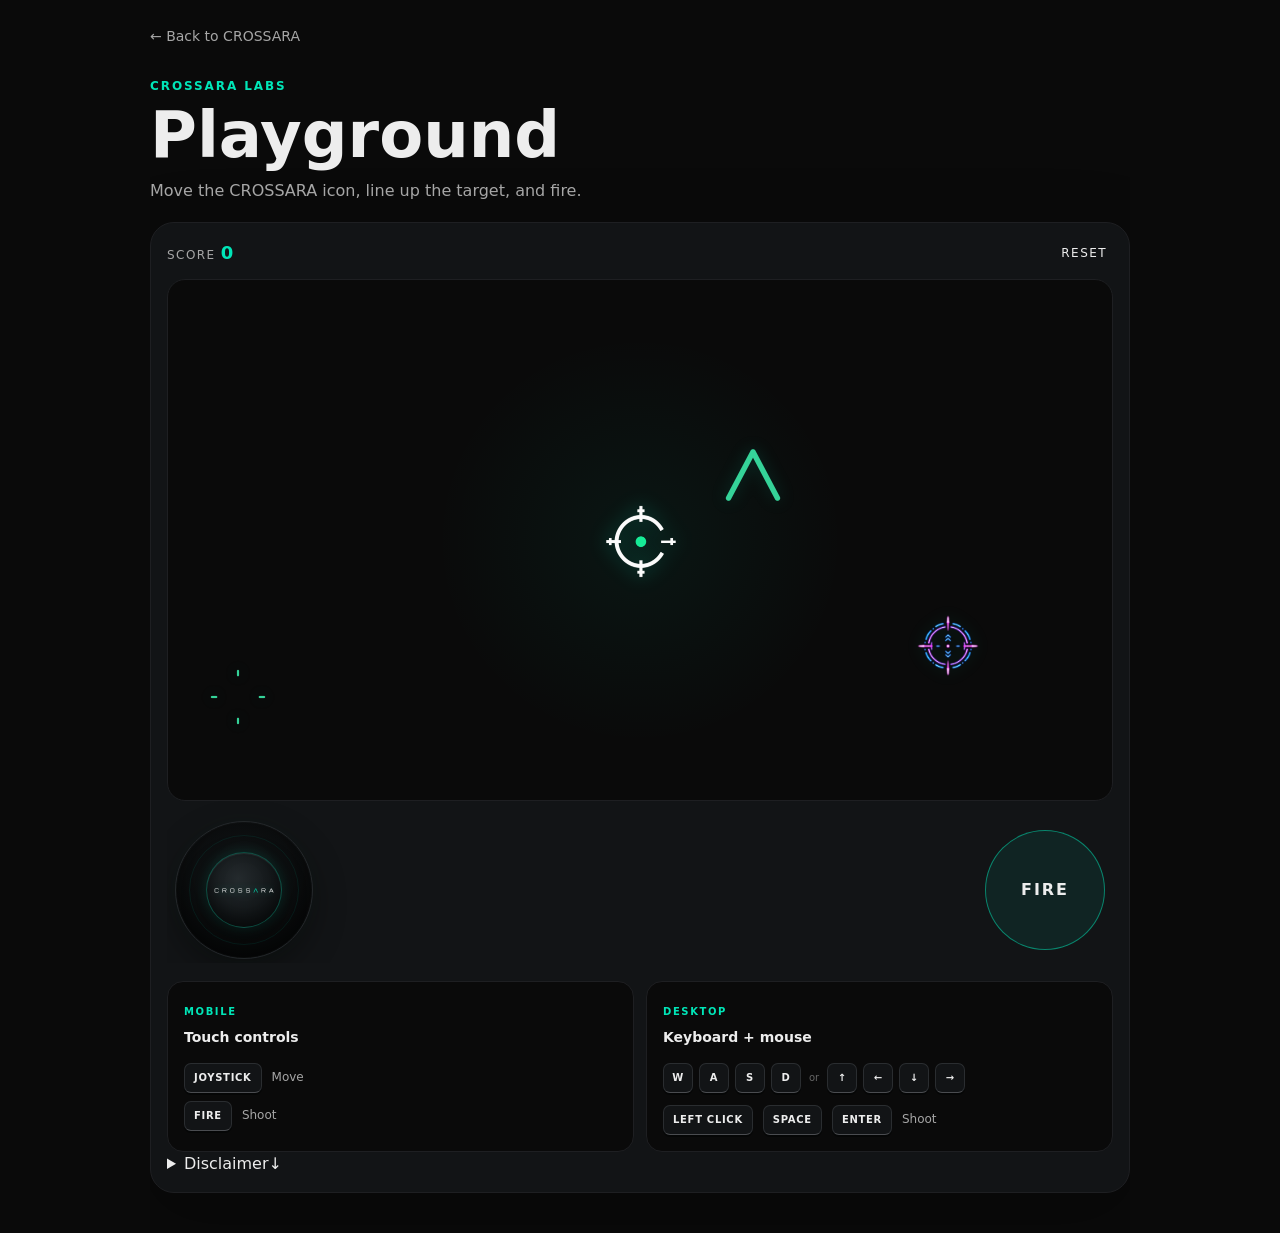
==== commit 4589920f: "Add expandable human-written playground disclaimer" ====
--- a/playground.html
+++ b/playground.html
@@ -5,7 +5,7 @@
   <meta name="viewport" content="width=device-width,initial-scale=1">
   <title>CROSSARA Labs Playground</title>
   <link rel="stylesheet" href="assets/site.css">
-  <link rel="stylesheet" href="assets/playground.css?v=20260825-4">
+  <link rel="stylesheet" href="assets/playground.css?v=20260825-5">
 </head>
 <body class="playground-page">
   <main class="playground-shell">
@@ -29,6 +29,15 @@
         <div class="playground-guide-card"><span class="playground-guide-label">MOBILE</span><strong>Touch controls</strong><div class="playground-guide-row"><span class="control-chip">JOYSTICK</span><span>Move</span></div><div class="playground-guide-row"><span class="control-chip">FIRE</span><span>Shoot</span></div></div>
         <div class="playground-guide-card"><span class="playground-guide-label">DESKTOP</span><strong>Keyboard + mouse</strong><div class="playground-key-map" aria-label="Movement keys"><span class="keycap">W</span><span class="keycap">A</span><span class="keycap">S</span><span class="keycap">D</span><span class="guide-or">or</span><span class="keycap">↑</span><span class="keycap">←</span><span class="keycap">↓</span><span class="keycap">→</span></div><div class="playground-guide-row playground-guide-shoot"><span class="control-chip">LEFT CLICK</span><span class="control-chip">SPACE</span><span class="control-chip">ENTER</span><span>Shoot</span></div></div>
       </section>
+      <details class="playground-disclaimer">
+        <summary><span>Disclaimer</span><span class="playground-disclaimer-arrow" aria-hidden="true">↓</span></summary>
+        <div class="playground-disclaimer-copy">
+          <p>CROSSARA Labs Playground is just a small interactive extra we made for the website — something you can play around with while checking out CROSSARA and some of its crosshair designs.</p>
+          <p>The Playground is separate from the CROSSARA Android app. The targets, score, movement, shooting controls and other game-like behaviour you see here are only part of this website experience. They are not meant to show or promise gameplay, controls, scoring, target behaviour or any other feature inside the actual app.</p>
+          <p>Some CROSSARA crosshair artwork is used here simply to make the Playground feel familiar and to let visitors see different designs in a more playful way. The real app is a crosshair overlay utility, and its actual features, controls and behaviour should be understood from the app itself and the product information on this website.</p>
+          <p>Your Playground score is temporary. We do not treat it as an account score or leaderboard result, and refreshing or reopening the page starts the Playground fresh again.</p>
+        </div>
+      </details>
     </section>
   </main>
   <script src="assets/playground.js?v=20260825-4"></script>
